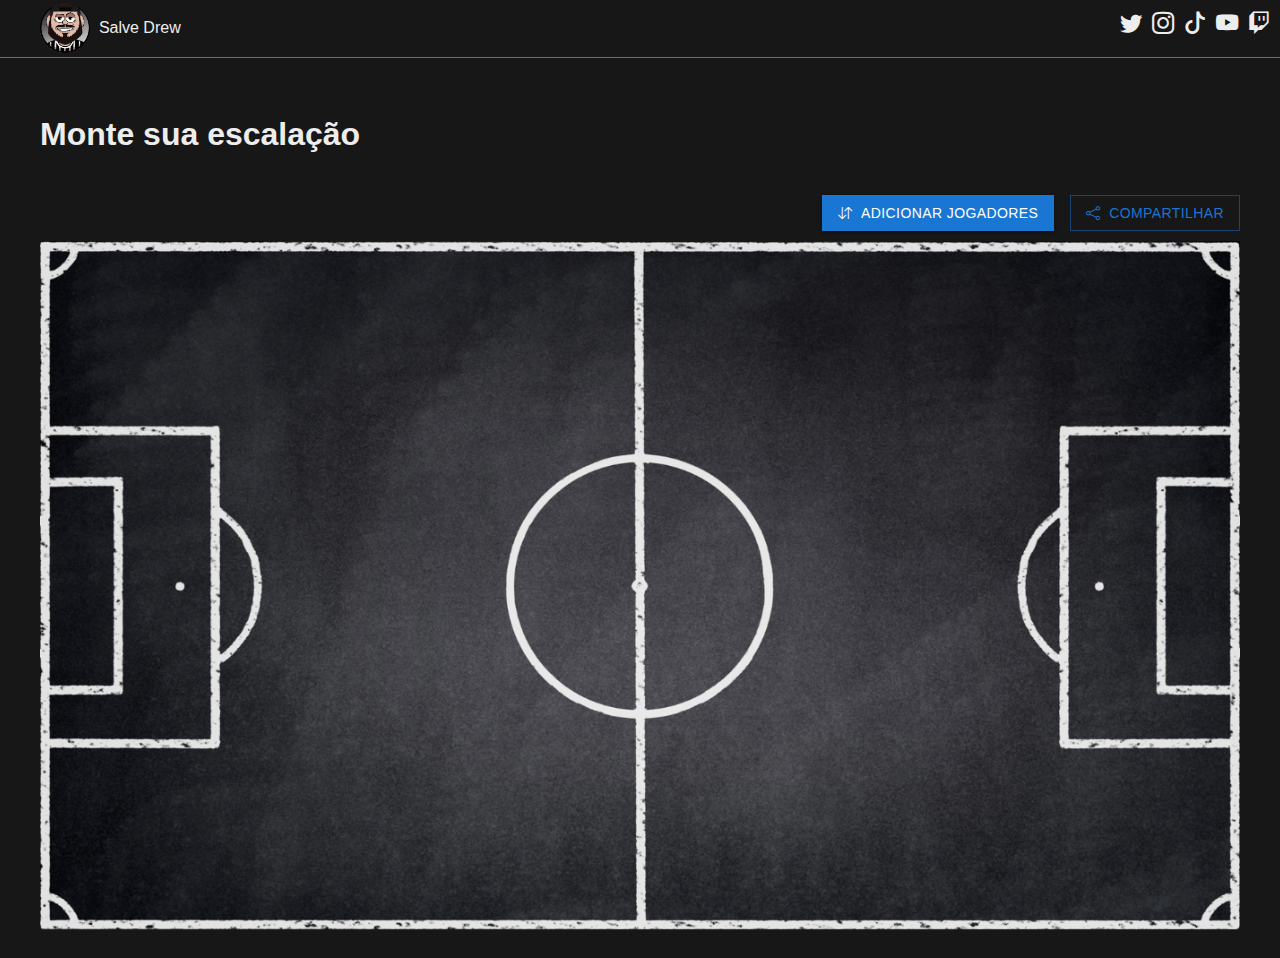
==== index.html @ 2db37dfa "initial files" ====
<!DOCTYPE html><html lang="en"><head><meta charSet="utf-8"/><meta name="viewport" content="width=device-width"/><meta name="next-head-count" content="2"/><link rel="preload" href="/_next/static/css/3a154cf32178d892.css" as="style"/><link rel="stylesheet" href="/_next/static/css/3a154cf32178d892.css" data-n-g=""/><noscript data-n-css=""></noscript><script defer="" nomodule="" src="/_next/static/chunks/polyfills-c67a75d1b6f99dc8.js"></script><script src="/_next/static/chunks/webpack-0b5d8249fb15f5f3.js" defer=""></script><script src="/_next/static/chunks/framework-2c79e2a64abdb08b.js" defer=""></script><script src="/_next/static/chunks/main-4dcb7f9b52833aba.js" defer=""></script><script src="/_next/static/chunks/pages/_app-ea49d08030c3b224.js" defer=""></script><script src="/_next/static/chunks/379-ad190945e98721aa.js" defer=""></script><script src="/_next/static/chunks/pages/index-e32c84f57822ac3c.js" defer=""></script><script src="/_next/static/xz2s_Uz8Sk8C2bO1FNqfI/_buildManifest.js" defer=""></script><script src="/_next/static/xz2s_Uz8Sk8C2bO1FNqfI/_ssgManifest.js" defer=""></script></head><body><div id="__next"><header class="navigation"><style data-emotion="css i9gxme">.css-i9gxme{-webkit-box-flex:1;-webkit-flex-grow:1;-ms-flex-positive:1;flex-grow:1;}</style><div class="MuiBox-root css-i9gxme"><style data-emotion="css 1h77wgb">.css-1h77wgb{box-sizing:border-box;display:-webkit-box;display:-webkit-flex;display:-ms-flexbox;display:flex;-webkit-box-flex-wrap:wrap;-webkit-flex-wrap:wrap;-ms-flex-wrap:wrap;flex-wrap:wrap;width:100%;-webkit-flex-direction:row;-ms-flex-direction:row;flex-direction:row;margin-top:-24px;width:calc(100% + 24px);margin-left:-24px;}.css-1h77wgb>.MuiGrid-item{padding-top:24px;}.css-1h77wgb>.MuiGrid-item{padding-left:24px;}</style><div class="MuiGrid-root MuiGrid-container MuiGrid-spacing-xs-3 css-1h77wgb"><style data-emotion="css w947tp">.css-w947tp{box-sizing:border-box;margin:0;-webkit-flex-direction:row;-ms-flex-direction:row;flex-direction:row;-webkit-flex-basis:58.333333%;-ms-flex-preferred-size:58.333333%;flex-basis:58.333333%;-webkit-box-flex:0;-webkit-flex-grow:0;-ms-flex-positive:0;flex-grow:0;max-width:58.333333%;}@media (min-width:600px){.css-w947tp{-webkit-flex-basis:58.333333%;-ms-flex-preferred-size:58.333333%;flex-basis:58.333333%;-webkit-box-flex:0;-webkit-flex-grow:0;-ms-flex-positive:0;flex-grow:0;max-width:58.333333%;}}@media (min-width:900px){.css-w947tp{-webkit-flex-basis:66.666667%;-ms-flex-preferred-size:66.666667%;flex-basis:66.666667%;-webkit-box-flex:0;-webkit-flex-grow:0;-ms-flex-positive:0;flex-grow:0;max-width:66.666667%;}}@media (min-width:1200px){.css-w947tp{-webkit-flex-basis:66.666667%;-ms-flex-preferred-size:66.666667%;flex-basis:66.666667%;-webkit-box-flex:0;-webkit-flex-grow:0;-ms-flex-positive:0;flex-grow:0;max-width:66.666667%;}}@media (min-width:1536px){.css-w947tp{-webkit-flex-basis:66.666667%;-ms-flex-preferred-size:66.666667%;flex-basis:66.666667%;-webkit-box-flex:0;-webkit-flex-grow:0;-ms-flex-positive:0;flex-grow:0;max-width:66.666667%;}}</style><div class="MuiGrid-root MuiGrid-item MuiGrid-grid-xs-7 MuiGrid-grid-md-8 css-w947tp"><div class="navigation--title"><a href="."><img src="./images/avatar.jpg" height="50" width="50" alt="" class="navigation--img"/><span class="navigation--title-heading">  <!-- -->Salve Drew</span></a></div></div><style data-emotion="css yc7uzk">.css-yc7uzk{box-sizing:border-box;margin:0;-webkit-flex-direction:row;-ms-flex-direction:row;flex-direction:row;-webkit-flex-basis:41.666667%;-ms-flex-preferred-size:41.666667%;flex-basis:41.666667%;-webkit-box-flex:0;-webkit-flex-grow:0;-ms-flex-positive:0;flex-grow:0;max-width:41.666667%;}@media (min-width:600px){.css-yc7uzk{-webkit-flex-basis:41.666667%;-ms-flex-preferred-size:41.666667%;flex-basis:41.666667%;-webkit-box-flex:0;-webkit-flex-grow:0;-ms-flex-positive:0;flex-grow:0;max-width:41.666667%;}}@media (min-width:900px){.css-yc7uzk{-webkit-flex-basis:33.333333%;-ms-flex-preferred-size:33.333333%;flex-basis:33.333333%;-webkit-box-flex:0;-webkit-flex-grow:0;-ms-flex-positive:0;flex-grow:0;max-width:33.333333%;}}@media (min-width:1200px){.css-yc7uzk{-webkit-flex-basis:33.333333%;-ms-flex-preferred-size:33.333333%;flex-basis:33.333333%;-webkit-box-flex:0;-webkit-flex-grow:0;-ms-flex-positive:0;flex-grow:0;max-width:33.333333%;}}@media (min-width:1536px){.css-yc7uzk{-webkit-flex-basis:33.333333%;-ms-flex-preferred-size:33.333333%;flex-basis:33.333333%;-webkit-box-flex:0;-webkit-flex-grow:0;-ms-flex-positive:0;flex-grow:0;max-width:33.333333%;}}</style><div class="MuiGrid-root MuiGrid-item MuiGrid-grid-xs-5 MuiGrid-grid-md-4 css-yc7uzk"><ul class="navigation--list"><li><a target="_blank" class="bi bi-twitter" href="https://twitter.com/_andrewsousa"></a></li><li><a target="_blank" class="bi bi-instagram" href="https://www.instagram.com/_andrewsousa/"></a></li><li><a target="_blank" class="bi bi-tiktok" href="https://www.tiktok.com/@_andrewsousa"></a></li><li><a target="_blank" class="bi bi-youtube" href="https://www.youtube.com/@salvedrew"></a></li><li><a target="_blank" class="bi bi-twitch" href="https://www.twitch.tv/salvedrew"></a></li></ul></div></div></div></header><main><section class="football"><h1>Monte sua escalação</h1><style data-emotion="css i9gxme">.css-i9gxme{-webkit-box-flex:1;-webkit-flex-grow:1;-ms-flex-positive:1;flex-grow:1;}</style><div class="MuiBox-root css-i9gxme"><style data-emotion="css 1h77wgb">.css-1h77wgb{box-sizing:border-box;display:-webkit-box;display:-webkit-flex;display:-ms-flexbox;display:flex;-webkit-box-flex-wrap:wrap;-webkit-flex-wrap:wrap;-ms-flex-wrap:wrap;flex-wrap:wrap;width:100%;-webkit-flex-direction:row;-ms-flex-direction:row;flex-direction:row;margin-top:-24px;width:calc(100% + 24px);margin-left:-24px;}.css-1h77wgb>.MuiGrid-item{padding-top:24px;}.css-1h77wgb>.MuiGrid-item{padding-left:24px;}</style><div class="MuiGrid-root MuiGrid-container MuiGrid-spacing-xs-3 css-1h77wgb"><style data-emotion="css 13pqncv">.css-13pqncv{box-sizing:border-box;margin:0;-webkit-flex-direction:row;-ms-flex-direction:row;flex-direction:row;-webkit-flex-basis:100%;-ms-flex-preferred-size:100%;flex-basis:100%;-webkit-box-flex:0;-webkit-flex-grow:0;-ms-flex-positive:0;flex-grow:0;max-width:100%;}@media (min-width:600px){.css-13pqncv{-webkit-flex-basis:100%;-ms-flex-preferred-size:100%;flex-basis:100%;-webkit-box-flex:0;-webkit-flex-grow:0;-ms-flex-positive:0;flex-grow:0;max-width:100%;}}@media (min-width:900px){.css-13pqncv{-webkit-flex-basis:100%;-ms-flex-preferred-size:100%;flex-basis:100%;-webkit-box-flex:0;-webkit-flex-grow:0;-ms-flex-positive:0;flex-grow:0;max-width:100%;}}@media (min-width:1200px){.css-13pqncv{-webkit-flex-basis:100%;-ms-flex-preferred-size:100%;flex-basis:100%;-webkit-box-flex:0;-webkit-flex-grow:0;-ms-flex-positive:0;flex-grow:0;max-width:100%;}}@media (min-width:1536px){.css-13pqncv{-webkit-flex-basis:83.333333%;-ms-flex-preferred-size:83.333333%;flex-basis:83.333333%;-webkit-box-flex:0;-webkit-flex-grow:0;-ms-flex-positive:0;flex-grow:0;max-width:83.333333%;}}</style><div class="MuiGrid-root MuiGrid-item MuiGrid-grid-xs-12 MuiGrid-grid-sm-12 MuiGrid-grid-md-12 MuiGrid-grid-lg-12 MuiGrid-grid-xl-10 css-13pqncv"><div><div><style data-emotion="css 1t62lt9">.css-1t62lt9{display:-webkit-box;display:-webkit-flex;display:-ms-flexbox;display:flex;-webkit-flex-direction:row;-ms-flex-direction:row;flex-direction:row;}.css-1t62lt9>:not(style)+:not(style){margin:0;margin-left:16px;}</style><div class="MuiStack-root football--primary-btn css-1t62lt9"><style data-emotion="css 1hxq67s">.css-1hxq67s{font-family:"Roboto","Helvetica","Arial",sans-serif;font-weight:500;font-size:0.875rem;line-height:1.75;letter-spacing:0.02857em;text-transform:uppercase;min-width:64px;padding:6px 16px;border-radius:4px;-webkit-transition:background-color 250ms cubic-bezier(0.4, 0, 0.2, 1) 0ms,box-shadow 250ms cubic-bezier(0.4, 0, 0.2, 1) 0ms,border-color 250ms cubic-bezier(0.4, 0, 0.2, 1) 0ms,color 250ms cubic-bezier(0.4, 0, 0.2, 1) 0ms;transition:background-color 250ms cubic-bezier(0.4, 0, 0.2, 1) 0ms,box-shadow 250ms cubic-bezier(0.4, 0, 0.2, 1) 0ms,border-color 250ms cubic-bezier(0.4, 0, 0.2, 1) 0ms,color 250ms cubic-bezier(0.4, 0, 0.2, 1) 0ms;color:#fff;background-color:#1976d2;box-shadow:0px 3px 1px -2px rgba(0,0,0,0.2),0px 2px 2px 0px rgba(0,0,0,0.14),0px 1px 5px 0px rgba(0,0,0,0.12);}.css-1hxq67s:hover{-webkit-text-decoration:none;text-decoration:none;background-color:#1565c0;box-shadow:0px 2px 4px -1px rgba(0,0,0,0.2),0px 4px 5px 0px rgba(0,0,0,0.14),0px 1px 10px 0px rgba(0,0,0,0.12);}@media (hover: none){.css-1hxq67s:hover{background-color:#1976d2;}}.css-1hxq67s:active{box-shadow:0px 5px 5px -3px rgba(0,0,0,0.2),0px 8px 10px 1px rgba(0,0,0,0.14),0px 3px 14px 2px rgba(0,0,0,0.12);}.css-1hxq67s.Mui-focusVisible{box-shadow:0px 3px 5px -1px rgba(0,0,0,0.2),0px 6px 10px 0px rgba(0,0,0,0.14),0px 1px 18px 0px rgba(0,0,0,0.12);}.css-1hxq67s.Mui-disabled{color:rgba(0, 0, 0, 0.26);box-shadow:none;background-color:rgba(0, 0, 0, 0.12);}</style><style data-emotion="css 1hw9j7s">.css-1hw9j7s{display:-webkit-inline-box;display:-webkit-inline-flex;display:-ms-inline-flexbox;display:inline-flex;-webkit-align-items:center;-webkit-box-align:center;-ms-flex-align:center;align-items:center;-webkit-box-pack:center;-ms-flex-pack:center;-webkit-justify-content:center;justify-content:center;position:relative;box-sizing:border-box;-webkit-tap-highlight-color:transparent;background-color:transparent;outline:0;border:0;margin:0;border-radius:0;padding:0;cursor:pointer;-webkit-user-select:none;-moz-user-select:none;-ms-user-select:none;user-select:none;vertical-align:middle;-moz-appearance:none;-webkit-appearance:none;-webkit-text-decoration:none;text-decoration:none;color:inherit;font-family:"Roboto","Helvetica","Arial",sans-serif;font-weight:500;font-size:0.875rem;line-height:1.75;letter-spacing:0.02857em;text-transform:uppercase;min-width:64px;padding:6px 16px;border-radius:4px;-webkit-transition:background-color 250ms cubic-bezier(0.4, 0, 0.2, 1) 0ms,box-shadow 250ms cubic-bezier(0.4, 0, 0.2, 1) 0ms,border-color 250ms cubic-bezier(0.4, 0, 0.2, 1) 0ms,color 250ms cubic-bezier(0.4, 0, 0.2, 1) 0ms;transition:background-color 250ms cubic-bezier(0.4, 0, 0.2, 1) 0ms,box-shadow 250ms cubic-bezier(0.4, 0, 0.2, 1) 0ms,border-color 250ms cubic-bezier(0.4, 0, 0.2, 1) 0ms,color 250ms cubic-bezier(0.4, 0, 0.2, 1) 0ms;color:#fff;background-color:#1976d2;box-shadow:0px 3px 1px -2px rgba(0,0,0,0.2),0px 2px 2px 0px rgba(0,0,0,0.14),0px 1px 5px 0px rgba(0,0,0,0.12);}.css-1hw9j7s::-moz-focus-inner{border-style:none;}.css-1hw9j7s.Mui-disabled{pointer-events:none;cursor:default;}@media print{.css-1hw9j7s{-webkit-print-color-adjust:exact;color-adjust:exact;}}.css-1hw9j7s:hover{-webkit-text-decoration:none;text-decoration:none;background-color:#1565c0;box-shadow:0px 2px 4px -1px rgba(0,0,0,0.2),0px 4px 5px 0px rgba(0,0,0,0.14),0px 1px 10px 0px rgba(0,0,0,0.12);}@media (hover: none){.css-1hw9j7s:hover{background-color:#1976d2;}}.css-1hw9j7s:active{box-shadow:0px 5px 5px -3px rgba(0,0,0,0.2),0px 8px 10px 1px rgba(0,0,0,0.14),0px 3px 14px 2px rgba(0,0,0,0.12);}.css-1hw9j7s.Mui-focusVisible{box-shadow:0px 3px 5px -1px rgba(0,0,0,0.2),0px 6px 10px 0px rgba(0,0,0,0.14),0px 1px 18px 0px rgba(0,0,0,0.12);}.css-1hw9j7s.Mui-disabled{color:rgba(0, 0, 0, 0.26);box-shadow:none;background-color:rgba(0, 0, 0, 0.12);}</style><button class="MuiButtonBase-root MuiButton-root MuiButton-contained MuiButton-containedPrimary MuiButton-sizeMedium MuiButton-containedSizeMedium MuiButton-root MuiButton-contained MuiButton-containedPrimary MuiButton-sizeMedium MuiButton-containedSizeMedium css-1hw9j7s" tabindex="0" type="button"><i class="bi bi-arrow-down-up"></i>  <!-- -->Adicionar jogadores</button><style data-emotion="css 1v7mkc0">.css-1v7mkc0{-webkit-transition:background-color 250ms cubic-bezier(0.4, 0, 0.2, 1) 0ms,box-shadow 250ms cubic-bezier(0.4, 0, 0.2, 1) 0ms,border-color 250ms cubic-bezier(0.4, 0, 0.2, 1) 0ms;transition:background-color 250ms cubic-bezier(0.4, 0, 0.2, 1) 0ms,box-shadow 250ms cubic-bezier(0.4, 0, 0.2, 1) 0ms,border-color 250ms cubic-bezier(0.4, 0, 0.2, 1) 0ms;}.css-1v7mkc0 .MuiLoadingButton-startIconLoadingStart,.css-1v7mkc0 .MuiLoadingButton-endIconLoadingEnd{-webkit-transition:opacity 250ms cubic-bezier(0.4, 0, 0.2, 1) 0ms;transition:opacity 250ms cubic-bezier(0.4, 0, 0.2, 1) 0ms;opacity:0;}.css-1v7mkc0.MuiLoadingButton-loading{color:transparent;}</style><style data-emotion="css 1tdtc0">.css-1tdtc0{font-family:"Roboto","Helvetica","Arial",sans-serif;font-weight:500;font-size:0.875rem;line-height:1.75;letter-spacing:0.02857em;text-transform:uppercase;min-width:64px;padding:5px 15px;border-radius:4px;-webkit-transition:background-color 250ms cubic-bezier(0.4, 0, 0.2, 1) 0ms,box-shadow 250ms cubic-bezier(0.4, 0, 0.2, 1) 0ms,border-color 250ms cubic-bezier(0.4, 0, 0.2, 1) 0ms,color 250ms cubic-bezier(0.4, 0, 0.2, 1) 0ms;transition:background-color 250ms cubic-bezier(0.4, 0, 0.2, 1) 0ms,box-shadow 250ms cubic-bezier(0.4, 0, 0.2, 1) 0ms,border-color 250ms cubic-bezier(0.4, 0, 0.2, 1) 0ms,color 250ms cubic-bezier(0.4, 0, 0.2, 1) 0ms;border:1px solid rgba(25, 118, 210, 0.5);color:#1976d2;-webkit-transition:background-color 250ms cubic-bezier(0.4, 0, 0.2, 1) 0ms,box-shadow 250ms cubic-bezier(0.4, 0, 0.2, 1) 0ms,border-color 250ms cubic-bezier(0.4, 0, 0.2, 1) 0ms;transition:background-color 250ms cubic-bezier(0.4, 0, 0.2, 1) 0ms,box-shadow 250ms cubic-bezier(0.4, 0, 0.2, 1) 0ms,border-color 250ms cubic-bezier(0.4, 0, 0.2, 1) 0ms;}.css-1tdtc0:hover{-webkit-text-decoration:none;text-decoration:none;background-color:rgba(25, 118, 210, 0.04);border:1px solid #1976d2;}@media (hover: none){.css-1tdtc0:hover{background-color:transparent;}}.css-1tdtc0.Mui-disabled{color:rgba(0, 0, 0, 0.26);border:1px solid rgba(0, 0, 0, 0.12);}.css-1tdtc0 .MuiLoadingButton-startIconLoadingStart,.css-1tdtc0 .MuiLoadingButton-endIconLoadingEnd{-webkit-transition:opacity 250ms cubic-bezier(0.4, 0, 0.2, 1) 0ms;transition:opacity 250ms cubic-bezier(0.4, 0, 0.2, 1) 0ms;opacity:0;}.css-1tdtc0.MuiLoadingButton-loading{color:transparent;}</style><style data-emotion="css b02hnd">.css-b02hnd{display:-webkit-inline-box;display:-webkit-inline-flex;display:-ms-inline-flexbox;display:inline-flex;-webkit-align-items:center;-webkit-box-align:center;-ms-flex-align:center;align-items:center;-webkit-box-pack:center;-ms-flex-pack:center;-webkit-justify-content:center;justify-content:center;position:relative;box-sizing:border-box;-webkit-tap-highlight-color:transparent;background-color:transparent;outline:0;border:0;margin:0;border-radius:0;padding:0;cursor:pointer;-webkit-user-select:none;-moz-user-select:none;-ms-user-select:none;user-select:none;vertical-align:middle;-moz-appearance:none;-webkit-appearance:none;-webkit-text-decoration:none;text-decoration:none;color:inherit;font-family:"Roboto","Helvetica","Arial",sans-serif;font-weight:500;font-size:0.875rem;line-height:1.75;letter-spacing:0.02857em;text-transform:uppercase;min-width:64px;padding:5px 15px;border-radius:4px;-webkit-transition:background-color 250ms cubic-bezier(0.4, 0, 0.2, 1) 0ms,box-shadow 250ms cubic-bezier(0.4, 0, 0.2, 1) 0ms,border-color 250ms cubic-bezier(0.4, 0, 0.2, 1) 0ms,color 250ms cubic-bezier(0.4, 0, 0.2, 1) 0ms;transition:background-color 250ms cubic-bezier(0.4, 0, 0.2, 1) 0ms,box-shadow 250ms cubic-bezier(0.4, 0, 0.2, 1) 0ms,border-color 250ms cubic-bezier(0.4, 0, 0.2, 1) 0ms,color 250ms cubic-bezier(0.4, 0, 0.2, 1) 0ms;border:1px solid rgba(25, 118, 210, 0.5);color:#1976d2;-webkit-transition:background-color 250ms cubic-bezier(0.4, 0, 0.2, 1) 0ms,box-shadow 250ms cubic-bezier(0.4, 0, 0.2, 1) 0ms,border-color 250ms cubic-bezier(0.4, 0, 0.2, 1) 0ms;transition:background-color 250ms cubic-bezier(0.4, 0, 0.2, 1) 0ms,box-shadow 250ms cubic-bezier(0.4, 0, 0.2, 1) 0ms,border-color 250ms cubic-bezier(0.4, 0, 0.2, 1) 0ms;}.css-b02hnd::-moz-focus-inner{border-style:none;}.css-b02hnd.Mui-disabled{pointer-events:none;cursor:default;}@media print{.css-b02hnd{-webkit-print-color-adjust:exact;color-adjust:exact;}}.css-b02hnd:hover{-webkit-text-decoration:none;text-decoration:none;background-color:rgba(25, 118, 210, 0.04);border:1px solid #1976d2;}@media (hover: none){.css-b02hnd:hover{background-color:transparent;}}.css-b02hnd.Mui-disabled{color:rgba(0, 0, 0, 0.26);border:1px solid rgba(0, 0, 0, 0.12);}.css-b02hnd .MuiLoadingButton-startIconLoadingStart,.css-b02hnd .MuiLoadingButton-endIconLoadingEnd{-webkit-transition:opacity 250ms cubic-bezier(0.4, 0, 0.2, 1) 0ms;transition:opacity 250ms cubic-bezier(0.4, 0, 0.2, 1) 0ms;opacity:0;}.css-b02hnd.MuiLoadingButton-loading{color:transparent;}</style><button class="MuiButtonBase-root MuiButton-root MuiLoadingButton-root MuiButton-outlined MuiButton-outlinedPrimary MuiButton-sizeMedium MuiButton-outlinedSizeMedium MuiButton-root MuiLoadingButton-root MuiButton-outlined MuiButton-outlinedPrimary MuiButton-sizeMedium MuiButton-outlinedSizeMedium css-b02hnd" tabindex="0" type="button" id=":R2kql6:"><i class="bi bi-share"></i>  <!-- -->Compartilhar</button></div></div></div><div><div id="parent" style="width:100%;height:auto"><svg width="100%" height="auto" viewBox="0 0 1200 600" preserveAspectRatio="xMinYMin"><image href="./images/soccer-field-desktop.jpg" width="1200" height="600"></image><g class="football--players-desktop"></g><g class="football--players-mobile"></g></svg></div></div></div></div></div></section></main></div><script id="__NEXT_DATA__" type="application/json">{"props":{"pageProps":{}},"page":"/","query":{},"buildId":"xz2s_Uz8Sk8C2bO1FNqfI","nextExport":true,"autoExport":true,"isFallback":false,"scriptLoader":[]}</script></body></html>
---- _next/static/css/3a154cf32178d892.css ----
@import"https://cdn.jsdelivr.net/npm/bootstrap-icons@1.10.4/font/bootstrap-icons.css";.navigation{border-bottom:1px solid hsla(0,0%,93%,.4);position:relative;top:3px}.navigation--title a{padding-left:40px;text-decoration:none!important;color:#ededed!important}.navigation--title a:hover{opacity:80%;transition:opacity .1s linear}.navigation--title-heading{position:relative;top:-20px}.navigation--img{border-radius:30px}.navigation--list{list-style:none;padding:8px 0 0;margin:0;float:right}.navigation--list li{font-size:1.4rem;display:inline-block;margin-right:10px}.navigation--list a{text-decoration:none!important;color:#ededed!important}.navigation--list a:hover{text-decoration:none!important;color:hsla(0,0%,93%,.6)!important}.modal--primary-btn{margin-bottom:10px;border-radius:inherit}@media(min-width:900px){.modal--primary-btn{float:right}}.modal--modal-content{padding-top:20px;padding-bottom:20px}.modal--modal-btn{width:100%;margin-top:8px}.modal--error{color:#d32f2f}.modal--image-mobile{width:100%}.football h1{padding-bottom:20px}.football--primary-btn{margin-bottom:10px}@media(min-width:900px){.football--primary-btn{float:right}}.football--primary-btn>button{border-radius:inherit}.football--player-image{-webkit-clip-path:circle(50%);clip-path:circle(50%)}@media(max-width:960px){.football--players-desktop{display:none}}@media(min-width:961px){.football--players-mobile{display:none}}.football--player-name{color:#000;font-size:1rem;text-align:center;padding-top:90px}.football--player-name-box{background-color:#fff;border-radius:5px}@media(max-width:960px){.football--player-name{padding-top:55px;font-size:.8rem}}.modal-share--download-btn{background:#1976d2;color:#fff;text-decoration:none;padding:10px;text-align:center}.modal-share--download-btn:hover{background:#1565c0}body{background-color:#171717;color:#ededed;font-family:Helvetica,Arial,Sans-Serif;margin:0}main{padding-top:40px;padding-left:40px;padding-right:40px}.modal-dialog{color:#171717}
---- _next/static/css/3a154cf32178d892.css ----
@import"https://cdn.jsdelivr.net/npm/bootstrap-icons@1.10.4/font/bootstrap-icons.css";.navigation{border-bottom:1px solid hsla(0,0%,93%,.4);position:relative;top:3px}.navigation--title a{padding-left:40px;text-decoration:none!important;color:#ededed!important}.navigation--title a:hover{opacity:80%;transition:opacity .1s linear}.navigation--title-heading{position:relative;top:-20px}.navigation--img{border-radius:30px}.navigation--list{list-style:none;padding:8px 0 0;margin:0;float:right}.navigation--list li{font-size:1.4rem;display:inline-block;margin-right:10px}.navigation--list a{text-decoration:none!important;color:#ededed!important}.navigation--list a:hover{text-decoration:none!important;color:hsla(0,0%,93%,.6)!important}.modal--primary-btn{margin-bottom:10px;border-radius:inherit}@media(min-width:900px){.modal--primary-btn{float:right}}.modal--modal-content{padding-top:20px;padding-bottom:20px}.modal--modal-btn{width:100%;margin-top:8px}.modal--error{color:#d32f2f}.modal--image-mobile{width:100%}.football h1{padding-bottom:20px}.football--primary-btn{margin-bottom:10px}@media(min-width:900px){.football--primary-btn{float:right}}.football--primary-btn>button{border-radius:inherit}.football--player-image{-webkit-clip-path:circle(50%);clip-path:circle(50%)}@media(max-width:960px){.football--players-desktop{display:none}}@media(min-width:961px){.football--players-mobile{display:none}}.football--player-name{color:#000;font-size:1rem;text-align:center;padding-top:90px}.football--player-name-box{background-color:#fff;border-radius:5px}@media(max-width:960px){.football--player-name{padding-top:55px;font-size:.8rem}}.modal-share--download-btn{background:#1976d2;color:#fff;text-decoration:none;padding:10px;text-align:center}.modal-share--download-btn:hover{background:#1565c0}body{background-color:#171717;color:#ededed;font-family:Helvetica,Arial,Sans-Serif;margin:0}main{padding-top:40px;padding-left:40px;padding-right:40px}.modal-dialog{color:#171717}
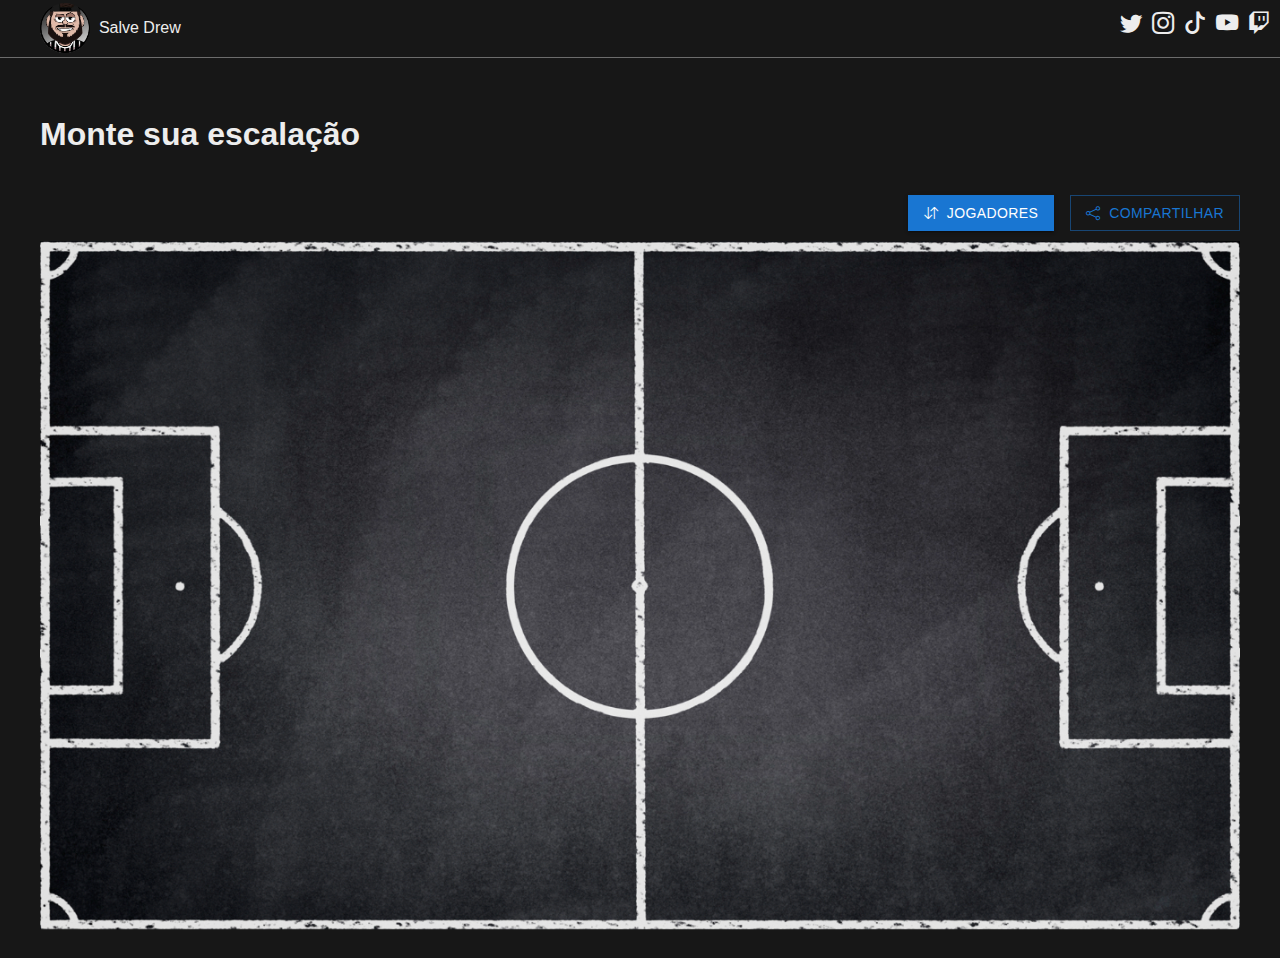
==== commit 35441214: "testing" ====
--- a/index.html
+++ b/index.html
@@ -1 +1,680 @@
-<!DOCTYPE html><html lang="en"><head><meta charSet="utf-8"/><meta name="viewport" content="width=device-width"/><meta name="next-head-count" content="2"/><link rel="preload" href="/_next/static/css/3a154cf32178d892.css" as="style"/><link rel="stylesheet" href="/_next/static/css/3a154cf32178d892.css" data-n-g=""/><noscript data-n-css=""></noscript><script defer="" nomodule="" src="/_next/static/chunks/polyfills-c67a75d1b6f99dc8.js"></script><script src="/_next/static/chunks/webpack-0b5d8249fb15f5f3.js" defer=""></script><script src="/_next/static/chunks/framework-2c79e2a64abdb08b.js" defer=""></script><script src="/_next/static/chunks/main-4dcb7f9b52833aba.js" defer=""></script><script src="/_next/static/chunks/pages/_app-ea49d08030c3b224.js" defer=""></script><script src="/_next/static/chunks/379-ad190945e98721aa.js" defer=""></script><script src="/_next/static/chunks/pages/index-e32c84f57822ac3c.js" defer=""></script><script src="/_next/static/xz2s_Uz8Sk8C2bO1FNqfI/_buildManifest.js" defer=""></script><script src="/_next/static/xz2s_Uz8Sk8C2bO1FNqfI/_ssgManifest.js" defer=""></script></head><body><div id="__next"><header class="navigation"><style data-emotion="css i9gxme">.css-i9gxme{-webkit-box-flex:1;-webkit-flex-grow:1;-ms-flex-positive:1;flex-grow:1;}</style><div class="MuiBox-root css-i9gxme"><style data-emotion="css 1h77wgb">.css-1h77wgb{box-sizing:border-box;display:-webkit-box;display:-webkit-flex;display:-ms-flexbox;display:flex;-webkit-box-flex-wrap:wrap;-webkit-flex-wrap:wrap;-ms-flex-wrap:wrap;flex-wrap:wrap;width:100%;-webkit-flex-direction:row;-ms-flex-direction:row;flex-direction:row;margin-top:-24px;width:calc(100% + 24px);margin-left:-24px;}.css-1h77wgb>.MuiGrid-item{padding-top:24px;}.css-1h77wgb>.MuiGrid-item{padding-left:24px;}</style><div class="MuiGrid-root MuiGrid-container MuiGrid-spacing-xs-3 css-1h77wgb"><style data-emotion="css w947tp">.css-w947tp{box-sizing:border-box;margin:0;-webkit-flex-direction:row;-ms-flex-direction:row;flex-direction:row;-webkit-flex-basis:58.333333%;-ms-flex-preferred-size:58.333333%;flex-basis:58.333333%;-webkit-box-flex:0;-webkit-flex-grow:0;-ms-flex-positive:0;flex-grow:0;max-width:58.333333%;}@media (min-width:600px){.css-w947tp{-webkit-flex-basis:58.333333%;-ms-flex-preferred-size:58.333333%;flex-basis:58.333333%;-webkit-box-flex:0;-webkit-flex-grow:0;-ms-flex-positive:0;flex-grow:0;max-width:58.333333%;}}@media (min-width:900px){.css-w947tp{-webkit-flex-basis:66.666667%;-ms-flex-preferred-size:66.666667%;flex-basis:66.666667%;-webkit-box-flex:0;-webkit-flex-grow:0;-ms-flex-positive:0;flex-grow:0;max-width:66.666667%;}}@media (min-width:1200px){.css-w947tp{-webkit-flex-basis:66.666667%;-ms-flex-preferred-size:66.666667%;flex-basis:66.666667%;-webkit-box-flex:0;-webkit-flex-grow:0;-ms-flex-positive:0;flex-grow:0;max-width:66.666667%;}}@media (min-width:1536px){.css-w947tp{-webkit-flex-basis:66.666667%;-ms-flex-preferred-size:66.666667%;flex-basis:66.666667%;-webkit-box-flex:0;-webkit-flex-grow:0;-ms-flex-positive:0;flex-grow:0;max-width:66.666667%;}}</style><div class="MuiGrid-root MuiGrid-item MuiGrid-grid-xs-7 MuiGrid-grid-md-8 css-w947tp"><div class="navigation--title"><a href="."><img src="./images/avatar.jpg" height="50" width="50" alt="" class="navigation--img"/><span class="navigation--title-heading">  <!-- -->Salve Drew</span></a></div></div><style data-emotion="css yc7uzk">.css-yc7uzk{box-sizing:border-box;margin:0;-webkit-flex-direction:row;-ms-flex-direction:row;flex-direction:row;-webkit-flex-basis:41.666667%;-ms-flex-preferred-size:41.666667%;flex-basis:41.666667%;-webkit-box-flex:0;-webkit-flex-grow:0;-ms-flex-positive:0;flex-grow:0;max-width:41.666667%;}@media (min-width:600px){.css-yc7uzk{-webkit-flex-basis:41.666667%;-ms-flex-preferred-size:41.666667%;flex-basis:41.666667%;-webkit-box-flex:0;-webkit-flex-grow:0;-ms-flex-positive:0;flex-grow:0;max-width:41.666667%;}}@media (min-width:900px){.css-yc7uzk{-webkit-flex-basis:33.333333%;-ms-flex-preferred-size:33.333333%;flex-basis:33.333333%;-webkit-box-flex:0;-webkit-flex-grow:0;-ms-flex-positive:0;flex-grow:0;max-width:33.333333%;}}@media (min-width:1200px){.css-yc7uzk{-webkit-flex-basis:33.333333%;-ms-flex-preferred-size:33.333333%;flex-basis:33.333333%;-webkit-box-flex:0;-webkit-flex-grow:0;-ms-flex-positive:0;flex-grow:0;max-width:33.333333%;}}@media (min-width:1536px){.css-yc7uzk{-webkit-flex-basis:33.333333%;-ms-flex-preferred-size:33.333333%;flex-basis:33.333333%;-webkit-box-flex:0;-webkit-flex-grow:0;-ms-flex-positive:0;flex-grow:0;max-width:33.333333%;}}</style><div class="MuiGrid-root MuiGrid-item MuiGrid-grid-xs-5 MuiGrid-grid-md-4 css-yc7uzk"><ul class="navigation--list"><li><a target="_blank" class="bi bi-twitter" href="https://twitter.com/_andrewsousa"></a></li><li><a target="_blank" class="bi bi-instagram" href="https://www.instagram.com/_andrewsousa/"></a></li><li><a target="_blank" class="bi bi-tiktok" href="https://www.tiktok.com/@_andrewsousa"></a></li><li><a target="_blank" class="bi bi-youtube" href="https://www.youtube.com/@salvedrew"></a></li><li><a target="_blank" class="bi bi-twitch" href="https://www.twitch.tv/salvedrew"></a></li></ul></div></div></div></header><main><section class="football"><h1>Monte sua escalação</h1><style data-emotion="css i9gxme">.css-i9gxme{-webkit-box-flex:1;-webkit-flex-grow:1;-ms-flex-positive:1;flex-grow:1;}</style><div class="MuiBox-root css-i9gxme"><style data-emotion="css 1h77wgb">.css-1h77wgb{box-sizing:border-box;display:-webkit-box;display:-webkit-flex;display:-ms-flexbox;display:flex;-webkit-box-flex-wrap:wrap;-webkit-flex-wrap:wrap;-ms-flex-wrap:wrap;flex-wrap:wrap;width:100%;-webkit-flex-direction:row;-ms-flex-direction:row;flex-direction:row;margin-top:-24px;width:calc(100% + 24px);margin-left:-24px;}.css-1h77wgb>.MuiGrid-item{padding-top:24px;}.css-1h77wgb>.MuiGrid-item{padding-left:24px;}</style><div class="MuiGrid-root MuiGrid-container MuiGrid-spacing-xs-3 css-1h77wgb"><style data-emotion="css 13pqncv">.css-13pqncv{box-sizing:border-box;margin:0;-webkit-flex-direction:row;-ms-flex-direction:row;flex-direction:row;-webkit-flex-basis:100%;-ms-flex-preferred-size:100%;flex-basis:100%;-webkit-box-flex:0;-webkit-flex-grow:0;-ms-flex-positive:0;flex-grow:0;max-width:100%;}@media (min-width:600px){.css-13pqncv{-webkit-flex-basis:100%;-ms-flex-preferred-size:100%;flex-basis:100%;-webkit-box-flex:0;-webkit-flex-grow:0;-ms-flex-positive:0;flex-grow:0;max-width:100%;}}@media (min-width:900px){.css-13pqncv{-webkit-flex-basis:100%;-ms-flex-preferred-size:100%;flex-basis:100%;-webkit-box-flex:0;-webkit-flex-grow:0;-ms-flex-positive:0;flex-grow:0;max-width:100%;}}@media (min-width:1200px){.css-13pqncv{-webkit-flex-basis:100%;-ms-flex-preferred-size:100%;flex-basis:100%;-webkit-box-flex:0;-webkit-flex-grow:0;-ms-flex-positive:0;flex-grow:0;max-width:100%;}}@media (min-width:1536px){.css-13pqncv{-webkit-flex-basis:83.333333%;-ms-flex-preferred-size:83.333333%;flex-basis:83.333333%;-webkit-box-flex:0;-webkit-flex-grow:0;-ms-flex-positive:0;flex-grow:0;max-width:83.333333%;}}</style><div class="MuiGrid-root MuiGrid-item MuiGrid-grid-xs-12 MuiGrid-grid-sm-12 MuiGrid-grid-md-12 MuiGrid-grid-lg-12 MuiGrid-grid-xl-10 css-13pqncv"><div><div><style data-emotion="css 1t62lt9">.css-1t62lt9{display:-webkit-box;display:-webkit-flex;display:-ms-flexbox;display:flex;-webkit-flex-direction:row;-ms-flex-direction:row;flex-direction:row;}.css-1t62lt9>:not(style)+:not(style){margin:0;margin-left:16px;}</style><div class="MuiStack-root football--primary-btn css-1t62lt9"><style data-emotion="css 1hxq67s">.css-1hxq67s{font-family:"Roboto","Helvetica","Arial",sans-serif;font-weight:500;font-size:0.875rem;line-height:1.75;letter-spacing:0.02857em;text-transform:uppercase;min-width:64px;padding:6px 16px;border-radius:4px;-webkit-transition:background-color 250ms cubic-bezier(0.4, 0, 0.2, 1) 0ms,box-shadow 250ms cubic-bezier(0.4, 0, 0.2, 1) 0ms,border-color 250ms cubic-bezier(0.4, 0, 0.2, 1) 0ms,color 250ms cubic-bezier(0.4, 0, 0.2, 1) 0ms;transition:background-color 250ms cubic-bezier(0.4, 0, 0.2, 1) 0ms,box-shadow 250ms cubic-bezier(0.4, 0, 0.2, 1) 0ms,border-color 250ms cubic-bezier(0.4, 0, 0.2, 1) 0ms,color 250ms cubic-bezier(0.4, 0, 0.2, 1) 0ms;color:#fff;background-color:#1976d2;box-shadow:0px 3px 1px -2px rgba(0,0,0,0.2),0px 2px 2px 0px rgba(0,0,0,0.14),0px 1px 5px 0px rgba(0,0,0,0.12);}.css-1hxq67s:hover{-webkit-text-decoration:none;text-decoration:none;background-color:#1565c0;box-shadow:0px 2px 4px -1px rgba(0,0,0,0.2),0px 4px 5px 0px rgba(0,0,0,0.14),0px 1px 10px 0px rgba(0,0,0,0.12);}@media (hover: none){.css-1hxq67s:hover{background-color:#1976d2;}}.css-1hxq67s:active{box-shadow:0px 5px 5px -3px rgba(0,0,0,0.2),0px 8px 10px 1px rgba(0,0,0,0.14),0px 3px 14px 2px rgba(0,0,0,0.12);}.css-1hxq67s.Mui-focusVisible{box-shadow:0px 3px 5px -1px rgba(0,0,0,0.2),0px 6px 10px 0px rgba(0,0,0,0.14),0px 1px 18px 0px rgba(0,0,0,0.12);}.css-1hxq67s.Mui-disabled{color:rgba(0, 0, 0, 0.26);box-shadow:none;background-color:rgba(0, 0, 0, 0.12);}</style><style data-emotion="css 1hw9j7s">.css-1hw9j7s{display:-webkit-inline-box;display:-webkit-inline-flex;display:-ms-inline-flexbox;display:inline-flex;-webkit-align-items:center;-webkit-box-align:center;-ms-flex-align:center;align-items:center;-webkit-box-pack:center;-ms-flex-pack:center;-webkit-justify-content:center;justify-content:center;position:relative;box-sizing:border-box;-webkit-tap-highlight-color:transparent;background-color:transparent;outline:0;border:0;margin:0;border-radius:0;padding:0;cursor:pointer;-webkit-user-select:none;-moz-user-select:none;-ms-user-select:none;user-select:none;vertical-align:middle;-moz-appearance:none;-webkit-appearance:none;-webkit-text-decoration:none;text-decoration:none;color:inherit;font-family:"Roboto","Helvetica","Arial",sans-serif;font-weight:500;font-size:0.875rem;line-height:1.75;letter-spacing:0.02857em;text-transform:uppercase;min-width:64px;padding:6px 16px;border-radius:4px;-webkit-transition:background-color 250ms cubic-bezier(0.4, 0, 0.2, 1) 0ms,box-shadow 250ms cubic-bezier(0.4, 0, 0.2, 1) 0ms,border-color 250ms cubic-bezier(0.4, 0, 0.2, 1) 0ms,color 250ms cubic-bezier(0.4, 0, 0.2, 1) 0ms;transition:background-color 250ms cubic-bezier(0.4, 0, 0.2, 1) 0ms,box-shadow 250ms cubic-bezier(0.4, 0, 0.2, 1) 0ms,border-color 250ms cubic-bezier(0.4, 0, 0.2, 1) 0ms,color 250ms cubic-bezier(0.4, 0, 0.2, 1) 0ms;color:#fff;background-color:#1976d2;box-shadow:0px 3px 1px -2px rgba(0,0,0,0.2),0px 2px 2px 0px rgba(0,0,0,0.14),0px 1px 5px 0px rgba(0,0,0,0.12);}.css-1hw9j7s::-moz-focus-inner{border-style:none;}.css-1hw9j7s.Mui-disabled{pointer-events:none;cursor:default;}@media print{.css-1hw9j7s{-webkit-print-color-adjust:exact;color-adjust:exact;}}.css-1hw9j7s:hover{-webkit-text-decoration:none;text-decoration:none;background-color:#1565c0;box-shadow:0px 2px 4px -1px rgba(0,0,0,0.2),0px 4px 5px 0px rgba(0,0,0,0.14),0px 1px 10px 0px rgba(0,0,0,0.12);}@media (hover: none){.css-1hw9j7s:hover{background-color:#1976d2;}}.css-1hw9j7s:active{box-shadow:0px 5px 5px -3px rgba(0,0,0,0.2),0px 8px 10px 1px rgba(0,0,0,0.14),0px 3px 14px 2px rgba(0,0,0,0.12);}.css-1hw9j7s.Mui-focusVisible{box-shadow:0px 3px 5px -1px rgba(0,0,0,0.2),0px 6px 10px 0px rgba(0,0,0,0.14),0px 1px 18px 0px rgba(0,0,0,0.12);}.css-1hw9j7s.Mui-disabled{color:rgba(0, 0, 0, 0.26);box-shadow:none;background-color:rgba(0, 0, 0, 0.12);}</style><button class="MuiButtonBase-root MuiButton-root MuiButton-contained MuiButton-containedPrimary MuiButton-sizeMedium MuiButton-containedSizeMedium MuiButton-root MuiButton-contained MuiButton-containedPrimary MuiButton-sizeMedium MuiButton-containedSizeMedium css-1hw9j7s" tabindex="0" type="button"><i class="bi bi-arrow-down-up"></i>  <!-- -->Adicionar jogadores</button><style data-emotion="css 1v7mkc0">.css-1v7mkc0{-webkit-transition:background-color 250ms cubic-bezier(0.4, 0, 0.2, 1) 0ms,box-shadow 250ms cubic-bezier(0.4, 0, 0.2, 1) 0ms,border-color 250ms cubic-bezier(0.4, 0, 0.2, 1) 0ms;transition:background-color 250ms cubic-bezier(0.4, 0, 0.2, 1) 0ms,box-shadow 250ms cubic-bezier(0.4, 0, 0.2, 1) 0ms,border-color 250ms cubic-bezier(0.4, 0, 0.2, 1) 0ms;}.css-1v7mkc0 .MuiLoadingButton-startIconLoadingStart,.css-1v7mkc0 .MuiLoadingButton-endIconLoadingEnd{-webkit-transition:opacity 250ms cubic-bezier(0.4, 0, 0.2, 1) 0ms;transition:opacity 250ms cubic-bezier(0.4, 0, 0.2, 1) 0ms;opacity:0;}.css-1v7mkc0.MuiLoadingButton-loading{color:transparent;}</style><style data-emotion="css 1tdtc0">.css-1tdtc0{font-family:"Roboto","Helvetica","Arial",sans-serif;font-weight:500;font-size:0.875rem;line-height:1.75;letter-spacing:0.02857em;text-transform:uppercase;min-width:64px;padding:5px 15px;border-radius:4px;-webkit-transition:background-color 250ms cubic-bezier(0.4, 0, 0.2, 1) 0ms,box-shadow 250ms cubic-bezier(0.4, 0, 0.2, 1) 0ms,border-color 250ms cubic-bezier(0.4, 0, 0.2, 1) 0ms,color 250ms cubic-bezier(0.4, 0, 0.2, 1) 0ms;transition:background-color 250ms cubic-bezier(0.4, 0, 0.2, 1) 0ms,box-shadow 250ms cubic-bezier(0.4, 0, 0.2, 1) 0ms,border-color 250ms cubic-bezier(0.4, 0, 0.2, 1) 0ms,color 250ms cubic-bezier(0.4, 0, 0.2, 1) 0ms;border:1px solid rgba(25, 118, 210, 0.5);color:#1976d2;-webkit-transition:background-color 250ms cubic-bezier(0.4, 0, 0.2, 1) 0ms,box-shadow 250ms cubic-bezier(0.4, 0, 0.2, 1) 0ms,border-color 250ms cubic-bezier(0.4, 0, 0.2, 1) 0ms;transition:background-color 250ms cubic-bezier(0.4, 0, 0.2, 1) 0ms,box-shadow 250ms cubic-bezier(0.4, 0, 0.2, 1) 0ms,border-color 250ms cubic-bezier(0.4, 0, 0.2, 1) 0ms;}.css-1tdtc0:hover{-webkit-text-decoration:none;text-decoration:none;background-color:rgba(25, 118, 210, 0.04);border:1px solid #1976d2;}@media (hover: none){.css-1tdtc0:hover{background-color:transparent;}}.css-1tdtc0.Mui-disabled{color:rgba(0, 0, 0, 0.26);border:1px solid rgba(0, 0, 0, 0.12);}.css-1tdtc0 .MuiLoadingButton-startIconLoadingStart,.css-1tdtc0 .MuiLoadingButton-endIconLoadingEnd{-webkit-transition:opacity 250ms cubic-bezier(0.4, 0, 0.2, 1) 0ms;transition:opacity 250ms cubic-bezier(0.4, 0, 0.2, 1) 0ms;opacity:0;}.css-1tdtc0.MuiLoadingButton-loading{color:transparent;}</style><style data-emotion="css b02hnd">.css-b02hnd{display:-webkit-inline-box;display:-webkit-inline-flex;display:-ms-inline-flexbox;display:inline-flex;-webkit-align-items:center;-webkit-box-align:center;-ms-flex-align:center;align-items:center;-webkit-box-pack:center;-ms-flex-pack:center;-webkit-justify-content:center;justify-content:center;position:relative;box-sizing:border-box;-webkit-tap-highlight-color:transparent;background-color:transparent;outline:0;border:0;margin:0;border-radius:0;padding:0;cursor:pointer;-webkit-user-select:none;-moz-user-select:none;-ms-user-select:none;user-select:none;vertical-align:middle;-moz-appearance:none;-webkit-appearance:none;-webkit-text-decoration:none;text-decoration:none;color:inherit;font-family:"Roboto","Helvetica","Arial",sans-serif;font-weight:500;font-size:0.875rem;line-height:1.75;letter-spacing:0.02857em;text-transform:uppercase;min-width:64px;padding:5px 15px;border-radius:4px;-webkit-transition:background-color 250ms cubic-bezier(0.4, 0, 0.2, 1) 0ms,box-shadow 250ms cubic-bezier(0.4, 0, 0.2, 1) 0ms,border-color 250ms cubic-bezier(0.4, 0, 0.2, 1) 0ms,color 250ms cubic-bezier(0.4, 0, 0.2, 1) 0ms;transition:background-color 250ms cubic-bezier(0.4, 0, 0.2, 1) 0ms,box-shadow 250ms cubic-bezier(0.4, 0, 0.2, 1) 0ms,border-color 250ms cubic-bezier(0.4, 0, 0.2, 1) 0ms,color 250ms cubic-bezier(0.4, 0, 0.2, 1) 0ms;border:1px solid rgba(25, 118, 210, 0.5);color:#1976d2;-webkit-transition:background-color 250ms cubic-bezier(0.4, 0, 0.2, 1) 0ms,box-shadow 250ms cubic-bezier(0.4, 0, 0.2, 1) 0ms,border-color 250ms cubic-bezier(0.4, 0, 0.2, 1) 0ms;transition:background-color 250ms cubic-bezier(0.4, 0, 0.2, 1) 0ms,box-shadow 250ms cubic-bezier(0.4, 0, 0.2, 1) 0ms,border-color 250ms cubic-bezier(0.4, 0, 0.2, 1) 0ms;}.css-b02hnd::-moz-focus-inner{border-style:none;}.css-b02hnd.Mui-disabled{pointer-events:none;cursor:default;}@media print{.css-b02hnd{-webkit-print-color-adjust:exact;color-adjust:exact;}}.css-b02hnd:hover{-webkit-text-decoration:none;text-decoration:none;background-color:rgba(25, 118, 210, 0.04);border:1px solid #1976d2;}@media (hover: none){.css-b02hnd:hover{background-color:transparent;}}.css-b02hnd.Mui-disabled{color:rgba(0, 0, 0, 0.26);border:1px solid rgba(0, 0, 0, 0.12);}.css-b02hnd .MuiLoadingButton-startIconLoadingStart,.css-b02hnd .MuiLoadingButton-endIconLoadingEnd{-webkit-transition:opacity 250ms cubic-bezier(0.4, 0, 0.2, 1) 0ms;transition:opacity 250ms cubic-bezier(0.4, 0, 0.2, 1) 0ms;opacity:0;}.css-b02hnd.MuiLoadingButton-loading{color:transparent;}</style><button class="MuiButtonBase-root MuiButton-root MuiLoadingButton-root MuiButton-outlined MuiButton-outlinedPrimary MuiButton-sizeMedium MuiButton-outlinedSizeMedium MuiButton-root MuiLoadingButton-root MuiButton-outlined MuiButton-outlinedPrimary MuiButton-sizeMedium MuiButton-outlinedSizeMedium css-b02hnd" tabindex="0" type="button" id=":R2kql6:"><i class="bi bi-share"></i>  <!-- -->Compartilhar</button></div></div></div><div><div id="parent" style="width:100%;height:auto"><svg width="100%" height="auto" viewBox="0 0 1200 600" preserveAspectRatio="xMinYMin"><image href="./images/soccer-field-desktop.jpg" width="1200" height="600"></image><g class="football--players-desktop"></g><g class="football--players-mobile"></g></svg></div></div></div></div></div></section></main></div><script id="__NEXT_DATA__" type="application/json">{"props":{"pageProps":{}},"page":"/","query":{},"buildId":"xz2s_Uz8Sk8C2bO1FNqfI","nextExport":true,"autoExport":true,"isFallback":false,"scriptLoader":[]}</script></body></html>+<!DOCTYPE html>
+<html lang="en">
+
+<head>
+    <meta charSet="utf-8" />
+    <meta name="viewport" content="width=device-width" />
+    <meta name="next-head-count" content="2" />
+    <link rel="preload" href="./_next/static/css/3a154cf32178d892.css" as="style" />
+    <link rel="stylesheet" href="./_next/static/css/3a154cf32178d892.css" data-n-g="" /><noscript
+        data-n-css=""></noscript>
+    <script defer="" nomodule="" src="./_next/static/chunks/polyfills-c67a75d1b6f99dc8.js"></script>
+    <script src="./_next/static/chunks/webpack-0b5d8249fb15f5f3.js" defer=""></script>
+    <script src="./_next/static/chunks/framework-2c79e2a64abdb08b.js" defer=""></script>
+    <script src="./_next/static/chunks/main-4dcb7f9b52833aba.js" defer=""></script>
+    <script src="./_next/static/chunks/pages/_app-ea49d08030c3b224.js" defer=""></script>
+    <script src="./_next/static/chunks/379-ad190945e98721aa.js" defer=""></script>
+    <script src="./_next/static/chunks/pages/index-c551b798cab67624.js" defer=""></script>
+    <script src="./_next/static/_CtU4H4Jz8FJe2MlhFvfj/_buildManifest.js" defer=""></script>
+    <script src="./_next/static/_CtU4H4Jz8FJe2MlhFvfj/_ssgManifest.js" defer=""></script>
+</head>
+
+<body>
+    <div id="__next">
+        <header class="navigation">
+            <style data-emotion="css i9gxme">
+                .css-i9gxme {
+                    -webkit-box-flex: 1;
+                    -webkit-flex-grow: 1;
+                    -ms-flex-positive: 1;
+                    flex-grow: 1;
+                }
+            </style>
+            <div class="MuiBox-root css-i9gxme">
+                <style data-emotion="css 1h77wgb">
+                    .css-1h77wgb {
+                        box-sizing: border-box;
+                        display: -webkit-box;
+                        display: -webkit-flex;
+                        display: -ms-flexbox;
+                        display: flex;
+                        -webkit-box-flex-wrap: wrap;
+                        -webkit-flex-wrap: wrap;
+                        -ms-flex-wrap: wrap;
+                        flex-wrap: wrap;
+                        width: 100%;
+                        -webkit-flex-direction: row;
+                        -ms-flex-direction: row;
+                        flex-direction: row;
+                        margin-top: -24px;
+                        width: calc(100% + 24px);
+                        margin-left: -24px;
+                    }
+
+                    .css-1h77wgb>.MuiGrid-item {
+                        padding-top: 24px;
+                    }
+
+                    .css-1h77wgb>.MuiGrid-item {
+                        padding-left: 24px;
+                    }
+                </style>
+                <div class="MuiGrid-root MuiGrid-container MuiGrid-spacing-xs-3 css-1h77wgb">
+                    <style data-emotion="css w947tp">
+                        .css-w947tp {
+                            box-sizing: border-box;
+                            margin: 0;
+                            -webkit-flex-direction: row;
+                            -ms-flex-direction: row;
+                            flex-direction: row;
+                            -webkit-flex-basis: 58.333333%;
+                            -ms-flex-preferred-size: 58.333333%;
+                            flex-basis: 58.333333%;
+                            -webkit-box-flex: 0;
+                            -webkit-flex-grow: 0;
+                            -ms-flex-positive: 0;
+                            flex-grow: 0;
+                            max-width: 58.333333%;
+                        }
+
+                        @media (min-width:600px) {
+                            .css-w947tp {
+                                -webkit-flex-basis: 58.333333%;
+                                -ms-flex-preferred-size: 58.333333%;
+                                flex-basis: 58.333333%;
+                                -webkit-box-flex: 0;
+                                -webkit-flex-grow: 0;
+                                -ms-flex-positive: 0;
+                                flex-grow: 0;
+                                max-width: 58.333333%;
+                            }
+                        }
+
+                        @media (min-width:900px) {
+                            .css-w947tp {
+                                -webkit-flex-basis: 66.666667%;
+                                -ms-flex-preferred-size: 66.666667%;
+                                flex-basis: 66.666667%;
+                                -webkit-box-flex: 0;
+                                -webkit-flex-grow: 0;
+                                -ms-flex-positive: 0;
+                                flex-grow: 0;
+                                max-width: 66.666667%;
+                            }
+                        }
+
+                        @media (min-width:1200px) {
+                            .css-w947tp {
+                                -webkit-flex-basis: 66.666667%;
+                                -ms-flex-preferred-size: 66.666667%;
+                                flex-basis: 66.666667%;
+                                -webkit-box-flex: 0;
+                                -webkit-flex-grow: 0;
+                                -ms-flex-positive: 0;
+                                flex-grow: 0;
+                                max-width: 66.666667%;
+                            }
+                        }
+
+                        @media (min-width:1536px) {
+                            .css-w947tp {
+                                -webkit-flex-basis: 66.666667%;
+                                -ms-flex-preferred-size: 66.666667%;
+                                flex-basis: 66.666667%;
+                                -webkit-box-flex: 0;
+                                -webkit-flex-grow: 0;
+                                -ms-flex-positive: 0;
+                                flex-grow: 0;
+                                max-width: 66.666667%;
+                            }
+                        }
+                    </style>
+                    <div class="MuiGrid-root MuiGrid-item MuiGrid-grid-xs-7 MuiGrid-grid-md-8 css-w947tp">
+                        <div class="navigation--title"><a href="."><img src="./images/avatar.jpg" height="50" width="50"
+                                    alt="" class="navigation--img" /><span class="navigation--title-heading"> 
+                                    <!-- -->Salve Drew</span></a></div>
+                    </div>
+                    <style data-emotion="css yc7uzk">
+                        .css-yc7uzk {
+                            box-sizing: border-box;
+                            margin: 0;
+                            -webkit-flex-direction: row;
+                            -ms-flex-direction: row;
+                            flex-direction: row;
+                            -webkit-flex-basis: 41.666667%;
+                            -ms-flex-preferred-size: 41.666667%;
+                            flex-basis: 41.666667%;
+                            -webkit-box-flex: 0;
+                            -webkit-flex-grow: 0;
+                            -ms-flex-positive: 0;
+                            flex-grow: 0;
+                            max-width: 41.666667%;
+                        }
+
+                        @media (min-width:600px) {
+                            .css-yc7uzk {
+                                -webkit-flex-basis: 41.666667%;
+                                -ms-flex-preferred-size: 41.666667%;
+                                flex-basis: 41.666667%;
+                                -webkit-box-flex: 0;
+                                -webkit-flex-grow: 0;
+                                -ms-flex-positive: 0;
+                                flex-grow: 0;
+                                max-width: 41.666667%;
+                            }
+                        }
+
+                        @media (min-width:900px) {
+                            .css-yc7uzk {
+                                -webkit-flex-basis: 33.333333%;
+                                -ms-flex-preferred-size: 33.333333%;
+                                flex-basis: 33.333333%;
+                                -webkit-box-flex: 0;
+                                -webkit-flex-grow: 0;
+                                -ms-flex-positive: 0;
+                                flex-grow: 0;
+                                max-width: 33.333333%;
+                            }
+                        }
+
+                        @media (min-width:1200px) {
+                            .css-yc7uzk {
+                                -webkit-flex-basis: 33.333333%;
+                                -ms-flex-preferred-size: 33.333333%;
+                                flex-basis: 33.333333%;
+                                -webkit-box-flex: 0;
+                                -webkit-flex-grow: 0;
+                                -ms-flex-positive: 0;
+                                flex-grow: 0;
+                                max-width: 33.333333%;
+                            }
+                        }
+
+                        @media (min-width:1536px) {
+                            .css-yc7uzk {
+                                -webkit-flex-basis: 33.333333%;
+                                -ms-flex-preferred-size: 33.333333%;
+                                flex-basis: 33.333333%;
+                                -webkit-box-flex: 0;
+                                -webkit-flex-grow: 0;
+                                -ms-flex-positive: 0;
+                                flex-grow: 0;
+                                max-width: 33.333333%;
+                            }
+                        }
+                    </style>
+                    <div class="MuiGrid-root MuiGrid-item MuiGrid-grid-xs-5 MuiGrid-grid-md-4 css-yc7uzk">
+                        <ul class="navigation--list">
+                            <li><a target="_blank" class="bi bi-twitter" href="https://twitter.com/_andrewsousa"></a>
+                            </li>
+                            <li><a target="_blank" class="bi bi-instagram"
+                                    href="https://www.instagram.com/_andrewsousa/"></a></li>
+                            <li><a target="_blank" class="bi bi-tiktok" href="https://www.tiktok.com/@_andrewsousa"></a>
+                            </li>
+                            <li><a target="_blank" class="bi bi-youtube" href="https://www.youtube.com/@salvedrew"></a>
+                            </li>
+                            <li><a target="_blank" class="bi bi-twitch" href="https://www.twitch.tv/salvedrew"></a></li>
+                        </ul>
+                    </div>
+                </div>
+            </div>
+        </header>
+        <main>
+            <section class="football">
+                <h1>Monte sua escalação</h1>
+                <style data-emotion="css i9gxme">
+                    .css-i9gxme {
+                        -webkit-box-flex: 1;
+                        -webkit-flex-grow: 1;
+                        -ms-flex-positive: 1;
+                        flex-grow: 1;
+                    }
+                </style>
+                <div class="MuiBox-root css-i9gxme">
+                    <style data-emotion="css 1h77wgb">
+                        .css-1h77wgb {
+                            box-sizing: border-box;
+                            display: -webkit-box;
+                            display: -webkit-flex;
+                            display: -ms-flexbox;
+                            display: flex;
+                            -webkit-box-flex-wrap: wrap;
+                            -webkit-flex-wrap: wrap;
+                            -ms-flex-wrap: wrap;
+                            flex-wrap: wrap;
+                            width: 100%;
+                            -webkit-flex-direction: row;
+                            -ms-flex-direction: row;
+                            flex-direction: row;
+                            margin-top: -24px;
+                            width: calc(100% + 24px);
+                            margin-left: -24px;
+                        }
+
+                        .css-1h77wgb>.MuiGrid-item {
+                            padding-top: 24px;
+                        }
+
+                        .css-1h77wgb>.MuiGrid-item {
+                            padding-left: 24px;
+                        }
+                    </style>
+                    <div class="MuiGrid-root MuiGrid-container MuiGrid-spacing-xs-3 css-1h77wgb">
+                        <style data-emotion="css 13pqncv">
+                            .css-13pqncv {
+                                box-sizing: border-box;
+                                margin: 0;
+                                -webkit-flex-direction: row;
+                                -ms-flex-direction: row;
+                                flex-direction: row;
+                                -webkit-flex-basis: 100%;
+                                -ms-flex-preferred-size: 100%;
+                                flex-basis: 100%;
+                                -webkit-box-flex: 0;
+                                -webkit-flex-grow: 0;
+                                -ms-flex-positive: 0;
+                                flex-grow: 0;
+                                max-width: 100%;
+                            }
+
+                            @media (min-width:600px) {
+                                .css-13pqncv {
+                                    -webkit-flex-basis: 100%;
+                                    -ms-flex-preferred-size: 100%;
+                                    flex-basis: 100%;
+                                    -webkit-box-flex: 0;
+                                    -webkit-flex-grow: 0;
+                                    -ms-flex-positive: 0;
+                                    flex-grow: 0;
+                                    max-width: 100%;
+                                }
+                            }
+
+                            @media (min-width:900px) {
+                                .css-13pqncv {
+                                    -webkit-flex-basis: 100%;
+                                    -ms-flex-preferred-size: 100%;
+                                    flex-basis: 100%;
+                                    -webkit-box-flex: 0;
+                                    -webkit-flex-grow: 0;
+                                    -ms-flex-positive: 0;
+                                    flex-grow: 0;
+                                    max-width: 100%;
+                                }
+                            }
+
+                            @media (min-width:1200px) {
+                                .css-13pqncv {
+                                    -webkit-flex-basis: 100%;
+                                    -ms-flex-preferred-size: 100%;
+                                    flex-basis: 100%;
+                                    -webkit-box-flex: 0;
+                                    -webkit-flex-grow: 0;
+                                    -ms-flex-positive: 0;
+                                    flex-grow: 0;
+                                    max-width: 100%;
+                                }
+                            }
+
+                            @media (min-width:1536px) {
+                                .css-13pqncv {
+                                    -webkit-flex-basis: 83.333333%;
+                                    -ms-flex-preferred-size: 83.333333%;
+                                    flex-basis: 83.333333%;
+                                    -webkit-box-flex: 0;
+                                    -webkit-flex-grow: 0;
+                                    -ms-flex-positive: 0;
+                                    flex-grow: 0;
+                                    max-width: 83.333333%;
+                                }
+                            }
+                        </style>
+                        <div
+                            class="MuiGrid-root MuiGrid-item MuiGrid-grid-xs-12 MuiGrid-grid-sm-12 MuiGrid-grid-md-12 MuiGrid-grid-lg-12 MuiGrid-grid-xl-10 css-13pqncv">
+                            <div>
+                                <div>
+                                    <style data-emotion="css 1t62lt9">
+                                        .css-1t62lt9 {
+                                            display: -webkit-box;
+                                            display: -webkit-flex;
+                                            display: -ms-flexbox;
+                                            display: flex;
+                                            -webkit-flex-direction: row;
+                                            -ms-flex-direction: row;
+                                            flex-direction: row;
+                                        }
+
+                                        .css-1t62lt9>:not(style)+:not(style) {
+                                            margin: 0;
+                                            margin-left: 16px;
+                                        }
+                                    </style>
+                                    <div class="MuiStack-root football--primary-btn css-1t62lt9">
+                                        <style data-emotion="css 1hxq67s">
+                                            .css-1hxq67s {
+                                                font-family: "Roboto", "Helvetica", "Arial", sans-serif;
+                                                font-weight: 500;
+                                                font-size: 0.875rem;
+                                                line-height: 1.75;
+                                                letter-spacing: 0.02857em;
+                                                text-transform: uppercase;
+                                                min-width: 64px;
+                                                padding: 6px 16px;
+                                                border-radius: 4px;
+                                                -webkit-transition: background-color 250ms cubic-bezier(0.4, 0, 0.2, 1) 0ms, box-shadow 250ms cubic-bezier(0.4, 0, 0.2, 1) 0ms, border-color 250ms cubic-bezier(0.4, 0, 0.2, 1) 0ms, color 250ms cubic-bezier(0.4, 0, 0.2, 1) 0ms;
+                                                transition: background-color 250ms cubic-bezier(0.4, 0, 0.2, 1) 0ms, box-shadow 250ms cubic-bezier(0.4, 0, 0.2, 1) 0ms, border-color 250ms cubic-bezier(0.4, 0, 0.2, 1) 0ms, color 250ms cubic-bezier(0.4, 0, 0.2, 1) 0ms;
+                                                color: #fff;
+                                                background-color: #1976d2;
+                                                box-shadow: 0px 3px 1px -2px rgba(0, 0, 0, 0.2), 0px 2px 2px 0px rgba(0, 0, 0, 0.14), 0px 1px 5px 0px rgba(0, 0, 0, 0.12);
+                                            }
+
+                                            .css-1hxq67s:hover {
+                                                -webkit-text-decoration: none;
+                                                text-decoration: none;
+                                                background-color: #1565c0;
+                                                box-shadow: 0px 2px 4px -1px rgba(0, 0, 0, 0.2), 0px 4px 5px 0px rgba(0, 0, 0, 0.14), 0px 1px 10px 0px rgba(0, 0, 0, 0.12);
+                                            }
+
+                                            @media (hover: none) {
+                                                .css-1hxq67s:hover {
+                                                    background-color: #1976d2;
+                                                }
+                                            }
+
+                                            .css-1hxq67s:active {
+                                                box-shadow: 0px 5px 5px -3px rgba(0, 0, 0, 0.2), 0px 8px 10px 1px rgba(0, 0, 0, 0.14), 0px 3px 14px 2px rgba(0, 0, 0, 0.12);
+                                            }
+
+                                            .css-1hxq67s.Mui-focusVisible {
+                                                box-shadow: 0px 3px 5px -1px rgba(0, 0, 0, 0.2), 0px 6px 10px 0px rgba(0, 0, 0, 0.14), 0px 1px 18px 0px rgba(0, 0, 0, 0.12);
+                                            }
+
+                                            .css-1hxq67s.Mui-disabled {
+                                                color: rgba(0, 0, 0, 0.26);
+                                                box-shadow: none;
+                                                background-color: rgba(0, 0, 0, 0.12);
+                                            }
+                                        </style>
+                                        <style data-emotion="css 1hw9j7s">
+                                            .css-1hw9j7s {
+                                                display: -webkit-inline-box;
+                                                display: -webkit-inline-flex;
+                                                display: -ms-inline-flexbox;
+                                                display: inline-flex;
+                                                -webkit-align-items: center;
+                                                -webkit-box-align: center;
+                                                -ms-flex-align: center;
+                                                align-items: center;
+                                                -webkit-box-pack: center;
+                                                -ms-flex-pack: center;
+                                                -webkit-justify-content: center;
+                                                justify-content: center;
+                                                position: relative;
+                                                box-sizing: border-box;
+                                                -webkit-tap-highlight-color: transparent;
+                                                background-color: transparent;
+                                                outline: 0;
+                                                border: 0;
+                                                margin: 0;
+                                                border-radius: 0;
+                                                padding: 0;
+                                                cursor: pointer;
+                                                -webkit-user-select: none;
+                                                -moz-user-select: none;
+                                                -ms-user-select: none;
+                                                user-select: none;
+                                                vertical-align: middle;
+                                                -moz-appearance: none;
+                                                -webkit-appearance: none;
+                                                -webkit-text-decoration: none;
+                                                text-decoration: none;
+                                                color: inherit;
+                                                font-family: "Roboto", "Helvetica", "Arial", sans-serif;
+                                                font-weight: 500;
+                                                font-size: 0.875rem;
+                                                line-height: 1.75;
+                                                letter-spacing: 0.02857em;
+                                                text-transform: uppercase;
+                                                min-width: 64px;
+                                                padding: 6px 16px;
+                                                border-radius: 4px;
+                                                -webkit-transition: background-color 250ms cubic-bezier(0.4, 0, 0.2, 1) 0ms, box-shadow 250ms cubic-bezier(0.4, 0, 0.2, 1) 0ms, border-color 250ms cubic-bezier(0.4, 0, 0.2, 1) 0ms, color 250ms cubic-bezier(0.4, 0, 0.2, 1) 0ms;
+                                                transition: background-color 250ms cubic-bezier(0.4, 0, 0.2, 1) 0ms, box-shadow 250ms cubic-bezier(0.4, 0, 0.2, 1) 0ms, border-color 250ms cubic-bezier(0.4, 0, 0.2, 1) 0ms, color 250ms cubic-bezier(0.4, 0, 0.2, 1) 0ms;
+                                                color: #fff;
+                                                background-color: #1976d2;
+                                                box-shadow: 0px 3px 1px -2px rgba(0, 0, 0, 0.2), 0px 2px 2px 0px rgba(0, 0, 0, 0.14), 0px 1px 5px 0px rgba(0, 0, 0, 0.12);
+                                            }
+
+                                            .css-1hw9j7s::-moz-focus-inner {
+                                                border-style: none;
+                                            }
+
+                                            .css-1hw9j7s.Mui-disabled {
+                                                pointer-events: none;
+                                                cursor: default;
+                                            }
+
+                                            @media print {
+                                                .css-1hw9j7s {
+                                                    -webkit-print-color-adjust: exact;
+                                                    color-adjust: exact;
+                                                }
+                                            }
+
+                                            .css-1hw9j7s:hover {
+                                                -webkit-text-decoration: none;
+                                                text-decoration: none;
+                                                background-color: #1565c0;
+                                                box-shadow: 0px 2px 4px -1px rgba(0, 0, 0, 0.2), 0px 4px 5px 0px rgba(0, 0, 0, 0.14), 0px 1px 10px 0px rgba(0, 0, 0, 0.12);
+                                            }
+
+                                            @media (hover: none) {
+                                                .css-1hw9j7s:hover {
+                                                    background-color: #1976d2;
+                                                }
+                                            }
+
+                                            .css-1hw9j7s:active {
+                                                box-shadow: 0px 5px 5px -3px rgba(0, 0, 0, 0.2), 0px 8px 10px 1px rgba(0, 0, 0, 0.14), 0px 3px 14px 2px rgba(0, 0, 0, 0.12);
+                                            }
+
+                                            .css-1hw9j7s.Mui-focusVisible {
+                                                box-shadow: 0px 3px 5px -1px rgba(0, 0, 0, 0.2), 0px 6px 10px 0px rgba(0, 0, 0, 0.14), 0px 1px 18px 0px rgba(0, 0, 0, 0.12);
+                                            }
+
+                                            .css-1hw9j7s.Mui-disabled {
+                                                color: rgba(0, 0, 0, 0.26);
+                                                box-shadow: none;
+                                                background-color: rgba(0, 0, 0, 0.12);
+                                            }
+                                        </style><button
+                                            class="MuiButtonBase-root MuiButton-root MuiButton-contained MuiButton-containedPrimary MuiButton-sizeMedium MuiButton-containedSizeMedium MuiButton-root MuiButton-contained MuiButton-containedPrimary MuiButton-sizeMedium MuiButton-containedSizeMedium css-1hw9j7s"
+                                            tabindex="0" type="button"><i
+                                                class="bi bi-arrow-down-up"></i>  <!-- -->Jogadores</button>
+                                        <style data-emotion="css 1v7mkc0">
+                                            .css-1v7mkc0 {
+                                                -webkit-transition: background-color 250ms cubic-bezier(0.4, 0, 0.2, 1) 0ms, box-shadow 250ms cubic-bezier(0.4, 0, 0.2, 1) 0ms, border-color 250ms cubic-bezier(0.4, 0, 0.2, 1) 0ms;
+                                                transition: background-color 250ms cubic-bezier(0.4, 0, 0.2, 1) 0ms, box-shadow 250ms cubic-bezier(0.4, 0, 0.2, 1) 0ms, border-color 250ms cubic-bezier(0.4, 0, 0.2, 1) 0ms;
+                                            }
+
+                                            .css-1v7mkc0 .MuiLoadingButton-startIconLoadingStart,
+                                            .css-1v7mkc0 .MuiLoadingButton-endIconLoadingEnd {
+                                                -webkit-transition: opacity 250ms cubic-bezier(0.4, 0, 0.2, 1) 0ms;
+                                                transition: opacity 250ms cubic-bezier(0.4, 0, 0.2, 1) 0ms;
+                                                opacity: 0;
+                                            }
+
+                                            .css-1v7mkc0.MuiLoadingButton-loading {
+                                                color: transparent;
+                                            }
+                                        </style>
+                                        <style data-emotion="css 1tdtc0">
+                                            .css-1tdtc0 {
+                                                font-family: "Roboto", "Helvetica", "Arial", sans-serif;
+                                                font-weight: 500;
+                                                font-size: 0.875rem;
+                                                line-height: 1.75;
+                                                letter-spacing: 0.02857em;
+                                                text-transform: uppercase;
+                                                min-width: 64px;
+                                                padding: 5px 15px;
+                                                border-radius: 4px;
+                                                -webkit-transition: background-color 250ms cubic-bezier(0.4, 0, 0.2, 1) 0ms, box-shadow 250ms cubic-bezier(0.4, 0, 0.2, 1) 0ms, border-color 250ms cubic-bezier(0.4, 0, 0.2, 1) 0ms, color 250ms cubic-bezier(0.4, 0, 0.2, 1) 0ms;
+                                                transition: background-color 250ms cubic-bezier(0.4, 0, 0.2, 1) 0ms, box-shadow 250ms cubic-bezier(0.4, 0, 0.2, 1) 0ms, border-color 250ms cubic-bezier(0.4, 0, 0.2, 1) 0ms, color 250ms cubic-bezier(0.4, 0, 0.2, 1) 0ms;
+                                                border: 1px solid rgba(25, 118, 210, 0.5);
+                                                color: #1976d2;
+                                                -webkit-transition: background-color 250ms cubic-bezier(0.4, 0, 0.2, 1) 0ms, box-shadow 250ms cubic-bezier(0.4, 0, 0.2, 1) 0ms, border-color 250ms cubic-bezier(0.4, 0, 0.2, 1) 0ms;
+                                                transition: background-color 250ms cubic-bezier(0.4, 0, 0.2, 1) 0ms, box-shadow 250ms cubic-bezier(0.4, 0, 0.2, 1) 0ms, border-color 250ms cubic-bezier(0.4, 0, 0.2, 1) 0ms;
+                                            }
+
+                                            .css-1tdtc0:hover {
+                                                -webkit-text-decoration: none;
+                                                text-decoration: none;
+                                                background-color: rgba(25, 118, 210, 0.04);
+                                                border: 1px solid #1976d2;
+                                            }
+
+                                            @media (hover: none) {
+                                                .css-1tdtc0:hover {
+                                                    background-color: transparent;
+                                                }
+                                            }
+
+                                            .css-1tdtc0.Mui-disabled {
+                                                color: rgba(0, 0, 0, 0.26);
+                                                border: 1px solid rgba(0, 0, 0, 0.12);
+                                            }
+
+                                            .css-1tdtc0 .MuiLoadingButton-startIconLoadingStart,
+                                            .css-1tdtc0 .MuiLoadingButton-endIconLoadingEnd {
+                                                -webkit-transition: opacity 250ms cubic-bezier(0.4, 0, 0.2, 1) 0ms;
+                                                transition: opacity 250ms cubic-bezier(0.4, 0, 0.2, 1) 0ms;
+                                                opacity: 0;
+                                            }
+
+                                            .css-1tdtc0.MuiLoadingButton-loading {
+                                                color: transparent;
+                                            }
+                                        </style>
+                                        <style data-emotion="css b02hnd">
+                                            .css-b02hnd {
+                                                display: -webkit-inline-box;
+                                                display: -webkit-inline-flex;
+                                                display: -ms-inline-flexbox;
+                                                display: inline-flex;
+                                                -webkit-align-items: center;
+                                                -webkit-box-align: center;
+                                                -ms-flex-align: center;
+                                                align-items: center;
+                                                -webkit-box-pack: center;
+                                                -ms-flex-pack: center;
+                                                -webkit-justify-content: center;
+                                                justify-content: center;
+                                                position: relative;
+                                                box-sizing: border-box;
+                                                -webkit-tap-highlight-color: transparent;
+                                                background-color: transparent;
+                                                outline: 0;
+                                                border: 0;
+                                                margin: 0;
+                                                border-radius: 0;
+                                                padding: 0;
+                                                cursor: pointer;
+                                                -webkit-user-select: none;
+                                                -moz-user-select: none;
+                                                -ms-user-select: none;
+                                                user-select: none;
+                                                vertical-align: middle;
+                                                -moz-appearance: none;
+                                                -webkit-appearance: none;
+                                                -webkit-text-decoration: none;
+                                                text-decoration: none;
+                                                color: inherit;
+                                                font-family: "Roboto", "Helvetica", "Arial", sans-serif;
+                                                font-weight: 500;
+                                                font-size: 0.875rem;
+                                                line-height: 1.75;
+                                                letter-spacing: 0.02857em;
+                                                text-transform: uppercase;
+                                                min-width: 64px;
+                                                padding: 5px 15px;
+                                                border-radius: 4px;
+                                                -webkit-transition: background-color 250ms cubic-bezier(0.4, 0, 0.2, 1) 0ms, box-shadow 250ms cubic-bezier(0.4, 0, 0.2, 1) 0ms, border-color 250ms cubic-bezier(0.4, 0, 0.2, 1) 0ms, color 250ms cubic-bezier(0.4, 0, 0.2, 1) 0ms;
+                                                transition: background-color 250ms cubic-bezier(0.4, 0, 0.2, 1) 0ms, box-shadow 250ms cubic-bezier(0.4, 0, 0.2, 1) 0ms, border-color 250ms cubic-bezier(0.4, 0, 0.2, 1) 0ms, color 250ms cubic-bezier(0.4, 0, 0.2, 1) 0ms;
+                                                border: 1px solid rgba(25, 118, 210, 0.5);
+                                                color: #1976d2;
+                                                -webkit-transition: background-color 250ms cubic-bezier(0.4, 0, 0.2, 1) 0ms, box-shadow 250ms cubic-bezier(0.4, 0, 0.2, 1) 0ms, border-color 250ms cubic-bezier(0.4, 0, 0.2, 1) 0ms;
+                                                transition: background-color 250ms cubic-bezier(0.4, 0, 0.2, 1) 0ms, box-shadow 250ms cubic-bezier(0.4, 0, 0.2, 1) 0ms, border-color 250ms cubic-bezier(0.4, 0, 0.2, 1) 0ms;
+                                            }
+
+                                            .css-b02hnd::-moz-focus-inner {
+                                                border-style: none;
+                                            }
+
+                                            .css-b02hnd.Mui-disabled {
+                                                pointer-events: none;
+                                                cursor: default;
+                                            }
+
+                                            @media print {
+                                                .css-b02hnd {
+                                                    -webkit-print-color-adjust: exact;
+                                                    color-adjust: exact;
+                                                }
+                                            }
+
+                                            .css-b02hnd:hover {
+                                                -webkit-text-decoration: none;
+                                                text-decoration: none;
+                                                background-color: rgba(25, 118, 210, 0.04);
+                                                border: 1px solid #1976d2;
+                                            }
+
+                                            @media (hover: none) {
+                                                .css-b02hnd:hover {
+                                                    background-color: transparent;
+                                                }
+                                            }
+
+                                            .css-b02hnd.Mui-disabled {
+                                                color: rgba(0, 0, 0, 0.26);
+                                                border: 1px solid rgba(0, 0, 0, 0.12);
+                                            }
+
+                                            .css-b02hnd .MuiLoadingButton-startIconLoadingStart,
+                                            .css-b02hnd .MuiLoadingButton-endIconLoadingEnd {
+                                                -webkit-transition: opacity 250ms cubic-bezier(0.4, 0, 0.2, 1) 0ms;
+                                                transition: opacity 250ms cubic-bezier(0.4, 0, 0.2, 1) 0ms;
+                                                opacity: 0;
+                                            }
+
+                                            .css-b02hnd.MuiLoadingButton-loading {
+                                                color: transparent;
+                                            }
+                                        </style><button
+                                            class="MuiButtonBase-root MuiButton-root MuiLoadingButton-root MuiButton-outlined MuiButton-outlinedPrimary MuiButton-sizeMedium MuiButton-outlinedSizeMedium MuiButton-root MuiLoadingButton-root MuiButton-outlined MuiButton-outlinedPrimary MuiButton-sizeMedium MuiButton-outlinedSizeMedium css-b02hnd"
+                                            tabindex="0" type="button" id=":R2kql6:"><i
+                                                class="bi bi-share"></i>  <!-- -->Compartilhar</button>
+                                    </div>
+                                </div>
+                            </div>
+                            <div>
+                                <div id="parent" style="width:100%;height:auto"><svg width="100%" height="auto"
+                                        viewBox="0 0 1200 600" preserveAspectRatio="xMinYMin">
+                                        <image href="./images/soccer-field-desktop.jpg" width="1200" height="600">
+                                        </image>
+                                        <g class="football--players-desktop"></g>
+                                        <g class="football--players-mobile"></g>
+                                    </svg></div>
+                            </div>
+                        </div>
+                    </div>
+                </div>
+            </section>
+        </main>
+    </div>
+    <script id="__NEXT_DATA__"
+        type="application/json">{"props":{"pageProps":{}},"page":"/","query":{},"buildId":"_CtU4H4Jz8FJe2MlhFvfj","nextExport":true,"autoExport":true,"isFallback":false,"scriptLoader":[]}</script>
+</body>
+
+</html>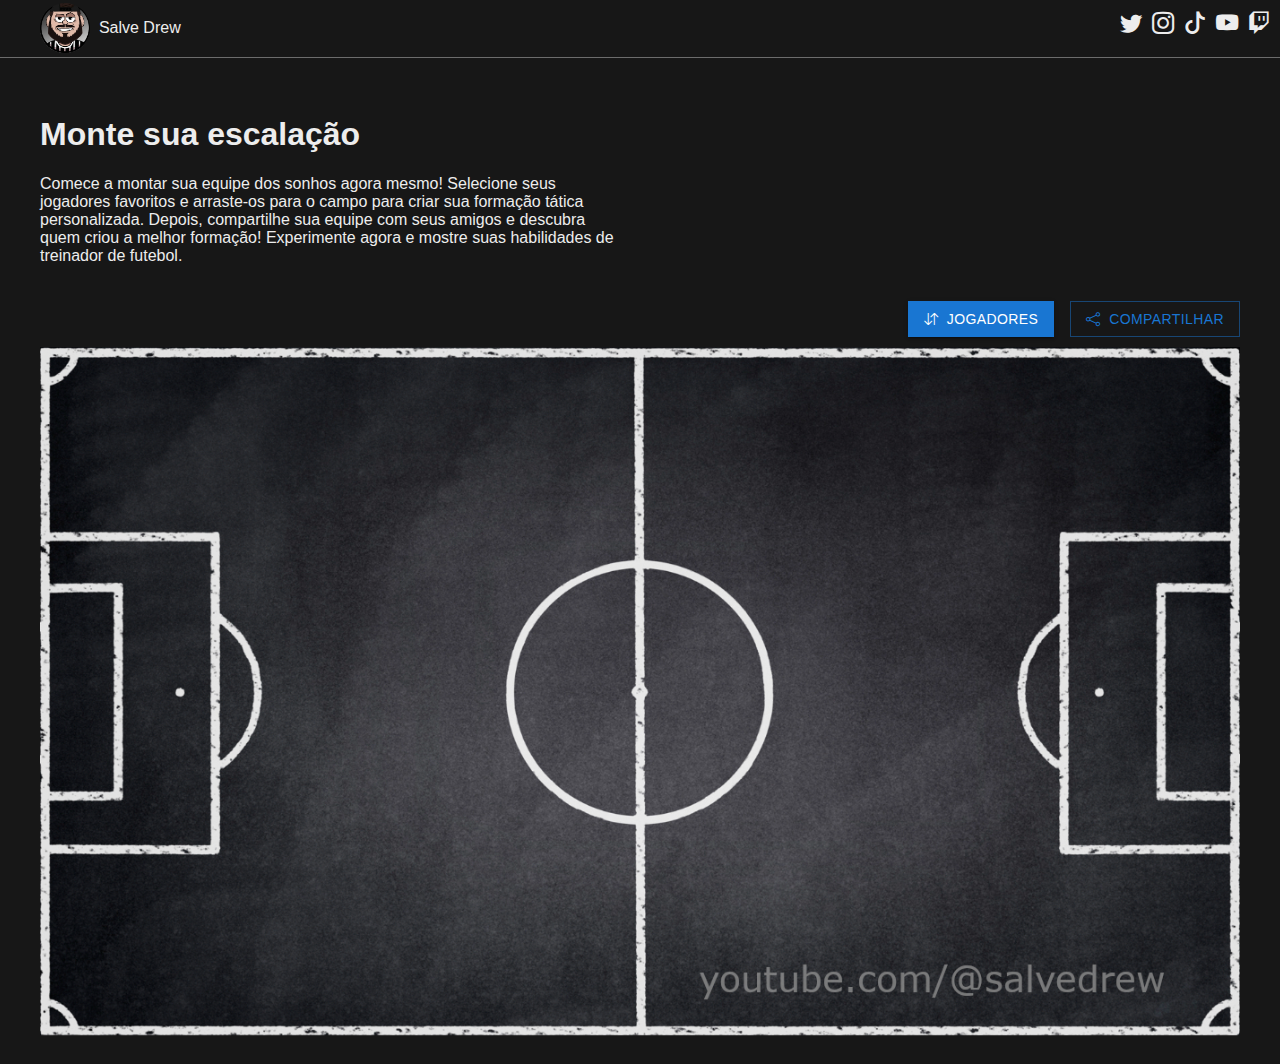
==== commit fdb4d79b: "additional testing updates" ====
--- a/index.html
+++ b/index.html
@@ -1,12 +1,20 @@
 <!DOCTYPE html>
-<html lang="en">
+<html lang="pt">
 
 <head>
     <meta charSet="utf-8" />
     <meta name="viewport" content="width=device-width" />
     <meta name="next-head-count" content="2" />
-    <link rel="preload" href="./_next/static/css/3a154cf32178d892.css" as="style" />
-    <link rel="stylesheet" href="./_next/static/css/3a154cf32178d892.css" data-n-g="" /><noscript
+    <meta name="description"
+        content="Com nosso sistema de seleção de jogadores de futebol, crie sua própria formação tática personalizada em minutos. Arraste seus jogadores favoritos para o campo, escolha sua formação e compartilhe sua equipe com seus amigos. Divirta-se criando sua equipe dos sonhos hoje mesmo!" />
+    <meta property="og:type" content="website" />
+    <meta property="og:url" content="https://855ribeiro.github.io/poc/" />
+    <meta property="og:title" content="Salve Drew! Monte sua escalação" />
+    <meta property="og:description"
+        content="Com nosso sistema de seleção de jogadores de futebol, crie sua própria formação tática personalizada em minutos. Arraste seus jogadores favoritos para o campo, escolha sua formação e compartilhe sua equipe com seus amigos. Divirta-se criando sua equipe dos sonhos hoje mesmo!" />
+    <meta property="og:image" content="https://iili.io/HUTz3J9.jpg" />
+    <link rel="preload" href="./_next/static/css/e1edfc2f423ce3ed.css" as="style" />
+    <link rel="stylesheet" href="./_next/static/css/e1edfc2f423ce3ed.css" data-n-g="" /><noscript
         data-n-css=""></noscript>
     <script defer="" nomodule="" src="./_next/static/chunks/polyfills-c67a75d1b6f99dc8.js"></script>
     <script src="./_next/static/chunks/webpack-0b5d8249fb15f5f3.js" defer=""></script>
@@ -14,13 +22,14 @@
     <script src="./_next/static/chunks/main-4dcb7f9b52833aba.js" defer=""></script>
     <script src="./_next/static/chunks/pages/_app-ea49d08030c3b224.js" defer=""></script>
     <script src="./_next/static/chunks/379-ad190945e98721aa.js" defer=""></script>
-    <script src="./_next/static/chunks/pages/index-c551b798cab67624.js" defer=""></script>
-    <script src="./_next/static/_CtU4H4Jz8FJe2MlhFvfj/_buildManifest.js" defer=""></script>
-    <script src="./_next/static/_CtU4H4Jz8FJe2MlhFvfj/_ssgManifest.js" defer=""></script>
+    <script src="./_next/static/chunks/pages/index-c3f3d12ca38e019b.js" defer=""></script>
+    <script src="./_next/static/n5mBBxgkMHc311HyYeprX/_buildManifest.js" defer=""></script>
+    <script src="./_next/static/n5mBBxgkMHc311HyYeprX/_ssgManifest.js" defer=""></script>
 </head>
 
 <body>
     <div id="__next">
+        <title>Monte sua escalação | SalveDrew!</title>
         <header class="navigation">
             <style data-emotion="css i9gxme">
                 .css-i9gxme {
@@ -60,38 +69,38 @@
                     }
                 </style>
                 <div class="MuiGrid-root MuiGrid-container MuiGrid-spacing-xs-3 css-1h77wgb">
-                    <style data-emotion="css w947tp">
-                        .css-w947tp {
+                    <style data-emotion="css 1v63c58">
+                        .css-1v63c58 {
                             box-sizing: border-box;
                             margin: 0;
                             -webkit-flex-direction: row;
                             -ms-flex-direction: row;
                             flex-direction: row;
-                            -webkit-flex-basis: 58.333333%;
-                            -ms-flex-preferred-size: 58.333333%;
-                            flex-basis: 58.333333%;
+                            -webkit-flex-basis: 50%;
+                            -ms-flex-preferred-size: 50%;
+                            flex-basis: 50%;
                             -webkit-box-flex: 0;
                             -webkit-flex-grow: 0;
                             -ms-flex-positive: 0;
                             flex-grow: 0;
-                            max-width: 58.333333%;
+                            max-width: 50%;
                         }
 
                         @media (min-width:600px) {
-                            .css-w947tp {
-                                -webkit-flex-basis: 58.333333%;
-                                -ms-flex-preferred-size: 58.333333%;
-                                flex-basis: 58.333333%;
-                                -webkit-box-flex: 0;
-                                -webkit-flex-grow: 0;
-                                -ms-flex-positive: 0;
-                                flex-grow: 0;
-                                max-width: 58.333333%;
+                            .css-1v63c58 {
+                                -webkit-flex-basis: 50%;
+                                -ms-flex-preferred-size: 50%;
+                                flex-basis: 50%;
+                                -webkit-box-flex: 0;
+                                -webkit-flex-grow: 0;
+                                -ms-flex-positive: 0;
+                                flex-grow: 0;
+                                max-width: 50%;
                             }
                         }
 
                         @media (min-width:900px) {
-                            .css-w947tp {
+                            .css-1v63c58 {
                                 -webkit-flex-basis: 66.666667%;
                                 -ms-flex-preferred-size: 66.666667%;
                                 flex-basis: 66.666667%;
@@ -104,7 +113,7 @@
                         }
 
                         @media (min-width:1200px) {
-                            .css-w947tp {
+                            .css-1v63c58 {
                                 -webkit-flex-basis: 66.666667%;
                                 -ms-flex-preferred-size: 66.666667%;
                                 flex-basis: 66.666667%;
@@ -117,7 +126,7 @@
                         }
 
                         @media (min-width:1536px) {
-                            .css-w947tp {
+                            .css-1v63c58 {
                                 -webkit-flex-basis: 66.666667%;
                                 -ms-flex-preferred-size: 66.666667%;
                                 flex-basis: 66.666667%;
@@ -129,43 +138,43 @@
                             }
                         }
                     </style>
-                    <div class="MuiGrid-root MuiGrid-item MuiGrid-grid-xs-7 MuiGrid-grid-md-8 css-w947tp">
+                    <div class="MuiGrid-root MuiGrid-item MuiGrid-grid-xs-6 MuiGrid-grid-md-8 css-1v63c58">
                         <div class="navigation--title"><a href="."><img src="./images/avatar.jpg" height="50" width="50"
                                     alt="" class="navigation--img" /><span class="navigation--title-heading"> 
                                     <!-- -->Salve Drew</span></a></div>
                     </div>
-                    <style data-emotion="css yc7uzk">
-                        .css-yc7uzk {
+                    <style data-emotion="css 1ho082a">
+                        .css-1ho082a {
                             box-sizing: border-box;
                             margin: 0;
                             -webkit-flex-direction: row;
                             -ms-flex-direction: row;
                             flex-direction: row;
-                            -webkit-flex-basis: 41.666667%;
-                            -ms-flex-preferred-size: 41.666667%;
-                            flex-basis: 41.666667%;
+                            -webkit-flex-basis: 50%;
+                            -ms-flex-preferred-size: 50%;
+                            flex-basis: 50%;
                             -webkit-box-flex: 0;
                             -webkit-flex-grow: 0;
                             -ms-flex-positive: 0;
                             flex-grow: 0;
-                            max-width: 41.666667%;
+                            max-width: 50%;
                         }
 
                         @media (min-width:600px) {
-                            .css-yc7uzk {
-                                -webkit-flex-basis: 41.666667%;
-                                -ms-flex-preferred-size: 41.666667%;
-                                flex-basis: 41.666667%;
-                                -webkit-box-flex: 0;
-                                -webkit-flex-grow: 0;
-                                -ms-flex-positive: 0;
-                                flex-grow: 0;
-                                max-width: 41.666667%;
+                            .css-1ho082a {
+                                -webkit-flex-basis: 50%;
+                                -ms-flex-preferred-size: 50%;
+                                flex-basis: 50%;
+                                -webkit-box-flex: 0;
+                                -webkit-flex-grow: 0;
+                                -ms-flex-positive: 0;
+                                flex-grow: 0;
+                                max-width: 50%;
                             }
                         }
 
                         @media (min-width:900px) {
-                            .css-yc7uzk {
+                            .css-1ho082a {
                                 -webkit-flex-basis: 33.333333%;
                                 -ms-flex-preferred-size: 33.333333%;
                                 flex-basis: 33.333333%;
@@ -178,7 +187,7 @@
                         }
 
                         @media (min-width:1200px) {
-                            .css-yc7uzk {
+                            .css-1ho082a {
                                 -webkit-flex-basis: 33.333333%;
                                 -ms-flex-preferred-size: 33.333333%;
                                 flex-basis: 33.333333%;
@@ -191,7 +200,7 @@
                         }
 
                         @media (min-width:1536px) {
-                            .css-yc7uzk {
+                            .css-1ho082a {
                                 -webkit-flex-basis: 33.333333%;
                                 -ms-flex-preferred-size: 33.333333%;
                                 flex-basis: 33.333333%;
@@ -203,7 +212,7 @@
                             }
                         }
                     </style>
-                    <div class="MuiGrid-root MuiGrid-item MuiGrid-grid-xs-5 MuiGrid-grid-md-4 css-yc7uzk">
+                    <div class="MuiGrid-root MuiGrid-item MuiGrid-grid-xs-6 MuiGrid-grid-md-4 css-1ho082a">
                         <ul class="navigation--list">
                             <li><a target="_blank" class="bi bi-twitter" href="https://twitter.com/_andrewsousa"></a>
                             </li>
@@ -221,7 +230,113 @@
         </header>
         <main>
             <section class="football">
-                <h1>Monte sua escalação</h1>
+                <style data-emotion="css 1h77wgb">
+                    .css-1h77wgb {
+                        box-sizing: border-box;
+                        display: -webkit-box;
+                        display: -webkit-flex;
+                        display: -ms-flexbox;
+                        display: flex;
+                        -webkit-box-flex-wrap: wrap;
+                        -webkit-flex-wrap: wrap;
+                        -ms-flex-wrap: wrap;
+                        flex-wrap: wrap;
+                        width: 100%;
+                        -webkit-flex-direction: row;
+                        -ms-flex-direction: row;
+                        flex-direction: row;
+                        margin-top: -24px;
+                        width: calc(100% + 24px);
+                        margin-left: -24px;
+                    }
+
+                    .css-1h77wgb>.MuiGrid-item {
+                        padding-top: 24px;
+                    }
+
+                    .css-1h77wgb>.MuiGrid-item {
+                        padding-left: 24px;
+                    }
+                </style>
+                <div class="MuiGrid-root MuiGrid-container MuiGrid-spacing-xs-3 css-1h77wgb">
+                    <style data-emotion="css tletg0">
+                        .css-tletg0 {
+                            box-sizing: border-box;
+                            margin: 0;
+                            -webkit-flex-direction: row;
+                            -ms-flex-direction: row;
+                            flex-direction: row;
+                            -webkit-flex-basis: 100%;
+                            -ms-flex-preferred-size: 100%;
+                            flex-basis: 100%;
+                            -webkit-box-flex: 0;
+                            -webkit-flex-grow: 0;
+                            -ms-flex-positive: 0;
+                            flex-grow: 0;
+                            max-width: 100%;
+                        }
+
+                        @media (min-width:600px) {
+                            .css-tletg0 {
+                                -webkit-flex-basis: 100%;
+                                -ms-flex-preferred-size: 100%;
+                                flex-basis: 100%;
+                                -webkit-box-flex: 0;
+                                -webkit-flex-grow: 0;
+                                -ms-flex-positive: 0;
+                                flex-grow: 0;
+                                max-width: 100%;
+                            }
+                        }
+
+                        @media (min-width:900px) {
+                            .css-tletg0 {
+                                -webkit-flex-basis: 100%;
+                                -ms-flex-preferred-size: 100%;
+                                flex-basis: 100%;
+                                -webkit-box-flex: 0;
+                                -webkit-flex-grow: 0;
+                                -ms-flex-positive: 0;
+                                flex-grow: 0;
+                                max-width: 100%;
+                            }
+                        }
+
+                        @media (min-width:1200px) {
+                            .css-tletg0 {
+                                -webkit-flex-basis: 50%;
+                                -ms-flex-preferred-size: 50%;
+                                flex-basis: 50%;
+                                -webkit-box-flex: 0;
+                                -webkit-flex-grow: 0;
+                                -ms-flex-positive: 0;
+                                flex-grow: 0;
+                                max-width: 50%;
+                            }
+                        }
+
+                        @media (min-width:1536px) {
+                            .css-tletg0 {
+                                -webkit-flex-basis: 50%;
+                                -ms-flex-preferred-size: 50%;
+                                flex-basis: 50%;
+                                -webkit-box-flex: 0;
+                                -webkit-flex-grow: 0;
+                                -ms-flex-positive: 0;
+                                flex-grow: 0;
+                                max-width: 50%;
+                            }
+                        }
+                    </style>
+                    <div
+                        class="MuiGrid-root MuiGrid-item MuiGrid-grid-xs-12 MuiGrid-grid-sm-12 MuiGrid-grid-md-12 MuiGrid-grid-lg-6 MuiGrid-grid-xl-6 css-tletg0">
+                        <h1>Monte sua escalação</h1>
+                        <p class="football--description">Comece a montar sua equipe dos sonhos agora mesmo! Selecione
+                            seus jogadores favoritos e arraste-os para o campo para criar sua formação tática
+                            personalizada. Depois, compartilhe sua equipe com seus amigos e descubra quem criou a melhor
+                            formação! Experimente agora e mostre suas habilidades de treinador de futebol.</p>
+                    </div>
+                </div>
                 <style data-emotion="css i9gxme">
                     .css-i9gxme {
                         -webkit-box-flex: 1;
@@ -653,7 +768,7 @@
                                             }
                                         </style><button
                                             class="MuiButtonBase-root MuiButton-root MuiLoadingButton-root MuiButton-outlined MuiButton-outlinedPrimary MuiButton-sizeMedium MuiButton-outlinedSizeMedium MuiButton-root MuiLoadingButton-root MuiButton-outlined MuiButton-outlinedPrimary MuiButton-sizeMedium MuiButton-outlinedSizeMedium css-b02hnd"
-                                            tabindex="0" type="button" id=":R2kql6:"><i
+                                            tabindex="0" type="button" id=":R2kqlm:"><i
                                                 class="bi bi-share"></i>  <!-- -->Compartilhar</button>
                                     </div>
                                 </div>
@@ -674,7 +789,7 @@
         </main>
     </div>
     <script id="__NEXT_DATA__"
-        type="application/json">{"props":{"pageProps":{}},"page":"/","query":{},"buildId":"_CtU4H4Jz8FJe2MlhFvfj","nextExport":true,"autoExport":true,"isFallback":false,"scriptLoader":[]}</script>
+        type="application/json">{"props":{"pageProps":{}},"page":"/","query":{},"buildId":"n5mBBxgkMHc311HyYeprX","nextExport":true,"autoExport":true,"isFallback":false,"scriptLoader":[]}</script>
 </body>
 
 </html>--- a/_next/static/css/e1edfc2f423ce3ed.css
+++ b/_next/static/css/e1edfc2f423ce3ed.css
@@ -0,0 +1 @@
+@import"https://cdn.jsdelivr.net/npm/bootstrap-icons@1.10.4/font/bootstrap-icons.css";.navigation{border-bottom:1px solid hsla(0,0%,93%,.4);position:relative;top:3px}.navigation--title a{padding-left:40px;text-decoration:none!important;color:#ededed!important}@media(max-width:400px){.navigation--title a{padding-left:0}}.navigation--title a:hover{opacity:80%;transition:opacity .1s linear}.navigation--title-heading{position:relative;top:-20px}.navigation--img{border-radius:30px}.navigation--list{list-style:none;padding:8px 0 0;margin:0;float:right}.navigation--list li{font-size:1.4rem;display:inline-block;margin-right:10px}.navigation--list a{text-decoration:none!important;color:#ededed!important}.navigation--list a:hover{text-decoration:none!important;color:hsla(0,0%,93%,.6)!important}.modal--primary-btn{margin-bottom:10px;border-radius:inherit}@media(min-width:900px){.modal--primary-btn{float:right}}.modal--modal-content{padding-top:20px;padding-bottom:20px}.modal--modal-btn{width:100%;margin-top:8px}.modal--error{color:#d32f2f}.modal--image-mobile{width:100%}.football--description{padding-bottom:20px}.football--primary-btn{margin-bottom:10px}@media(min-width:900px){.football--primary-btn{float:right}}.football--primary-btn>button{border-radius:inherit}.football--player-image{-webkit-clip-path:circle(50%);clip-path:circle(50%)}@media(max-width:960px){.football--players-desktop{display:none}}@media(min-width:961px){.football--players-mobile{display:none}}.football--player-name{color:#000;font-size:1rem;text-align:center;padding-top:90px}.football--player-name-box{background-color:#fff;border-radius:5px}@media(max-width:960px){.football--player-name{padding-top:55px;font-size:.8rem}}.MuiLoadingButton-loadingIndicator{color:#fff}.modal-share--download-btn{background:#1976d2;color:#fff;text-decoration:none;padding:10px;text-align:center}.modal-share--download-btn:hover{background:#1565c0}body{background-color:#171717;color:#ededed;font-family:Helvetica,Arial,Sans-Serif;margin:0}main{padding-top:40px;padding-left:40px;padding-right:40px}.modal-dialog{color:#171717}--- a/_next/static/css/e1edfc2f423ce3ed.css
+++ b/_next/static/css/e1edfc2f423ce3ed.css
@@ -0,0 +1 @@
+@import"https://cdn.jsdelivr.net/npm/bootstrap-icons@1.10.4/font/bootstrap-icons.css";.navigation{border-bottom:1px solid hsla(0,0%,93%,.4);position:relative;top:3px}.navigation--title a{padding-left:40px;text-decoration:none!important;color:#ededed!important}@media(max-width:400px){.navigation--title a{padding-left:0}}.navigation--title a:hover{opacity:80%;transition:opacity .1s linear}.navigation--title-heading{position:relative;top:-20px}.navigation--img{border-radius:30px}.navigation--list{list-style:none;padding:8px 0 0;margin:0;float:right}.navigation--list li{font-size:1.4rem;display:inline-block;margin-right:10px}.navigation--list a{text-decoration:none!important;color:#ededed!important}.navigation--list a:hover{text-decoration:none!important;color:hsla(0,0%,93%,.6)!important}.modal--primary-btn{margin-bottom:10px;border-radius:inherit}@media(min-width:900px){.modal--primary-btn{float:right}}.modal--modal-content{padding-top:20px;padding-bottom:20px}.modal--modal-btn{width:100%;margin-top:8px}.modal--error{color:#d32f2f}.modal--image-mobile{width:100%}.football--description{padding-bottom:20px}.football--primary-btn{margin-bottom:10px}@media(min-width:900px){.football--primary-btn{float:right}}.football--primary-btn>button{border-radius:inherit}.football--player-image{-webkit-clip-path:circle(50%);clip-path:circle(50%)}@media(max-width:960px){.football--players-desktop{display:none}}@media(min-width:961px){.football--players-mobile{display:none}}.football--player-name{color:#000;font-size:1rem;text-align:center;padding-top:90px}.football--player-name-box{background-color:#fff;border-radius:5px}@media(max-width:960px){.football--player-name{padding-top:55px;font-size:.8rem}}.MuiLoadingButton-loadingIndicator{color:#fff}.modal-share--download-btn{background:#1976d2;color:#fff;text-decoration:none;padding:10px;text-align:center}.modal-share--download-btn:hover{background:#1565c0}body{background-color:#171717;color:#ededed;font-family:Helvetica,Arial,Sans-Serif;margin:0}main{padding-top:40px;padding-left:40px;padding-right:40px}.modal-dialog{color:#171717}